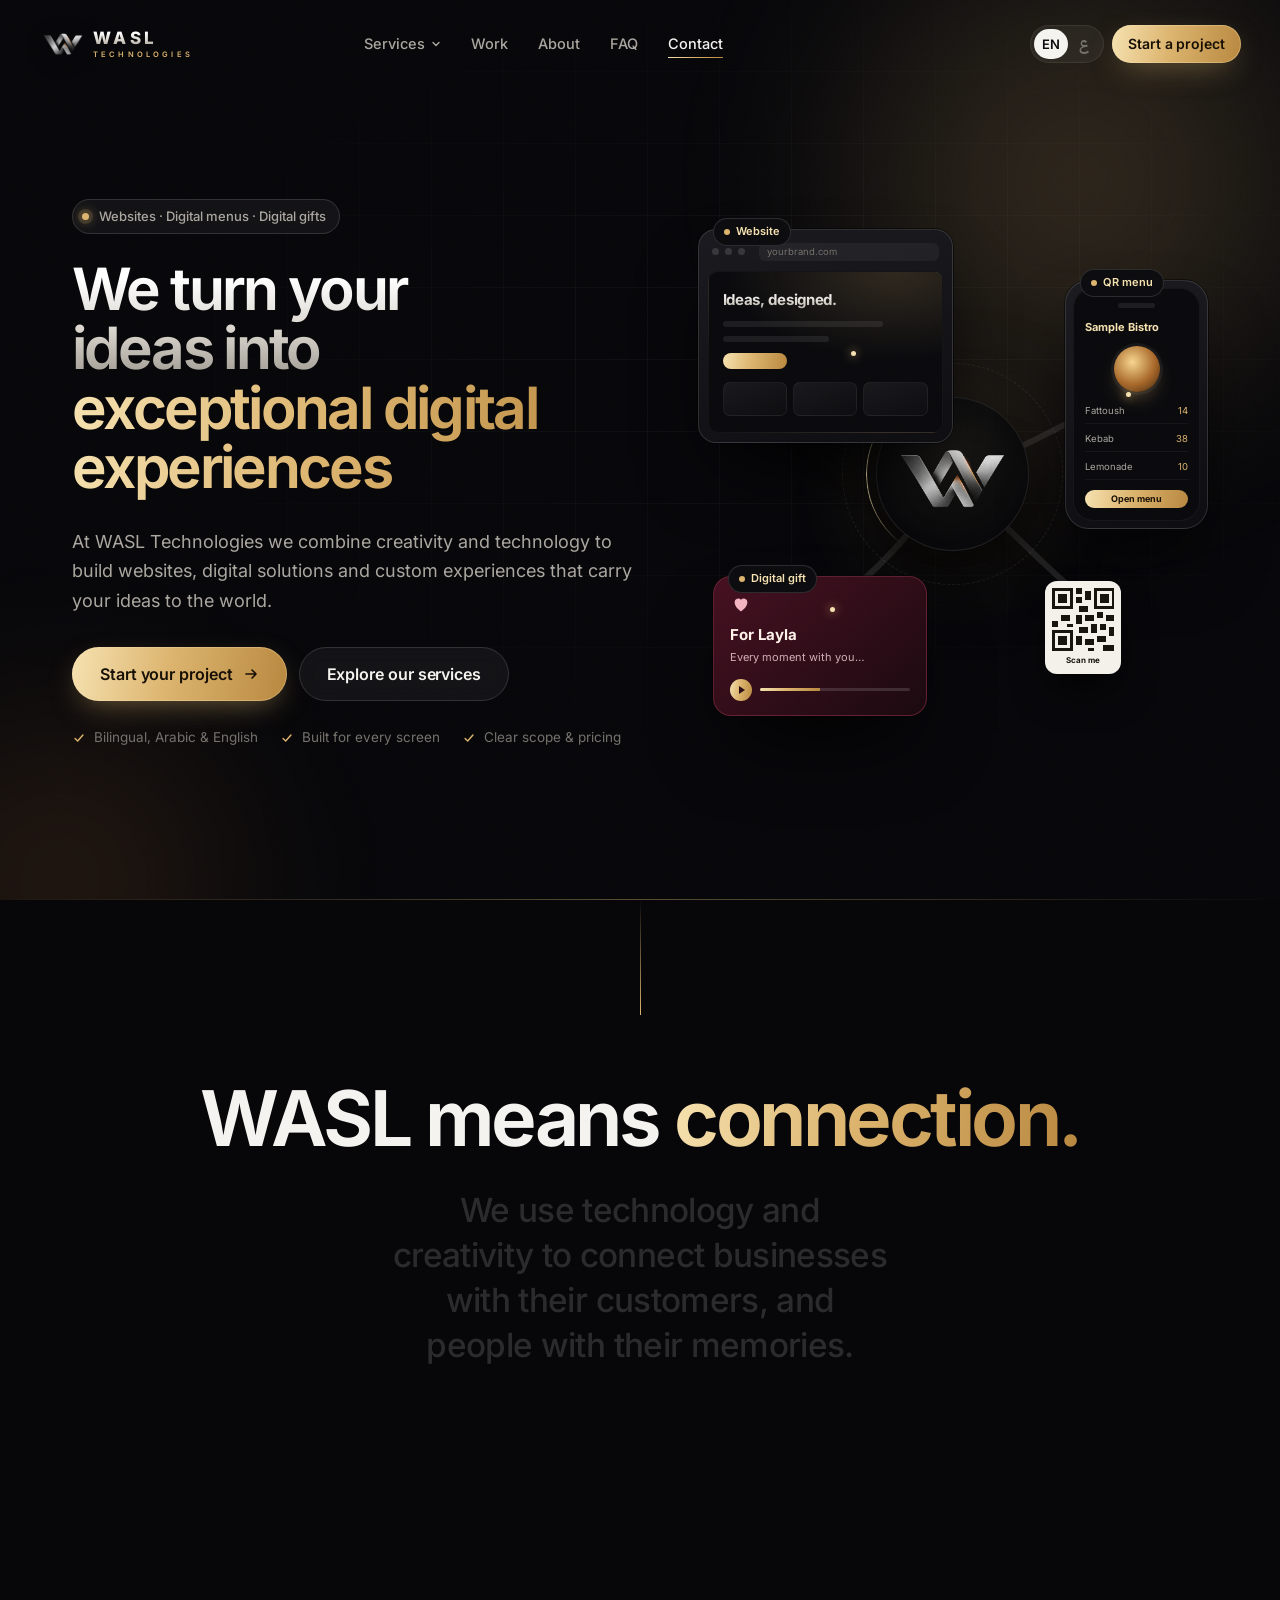
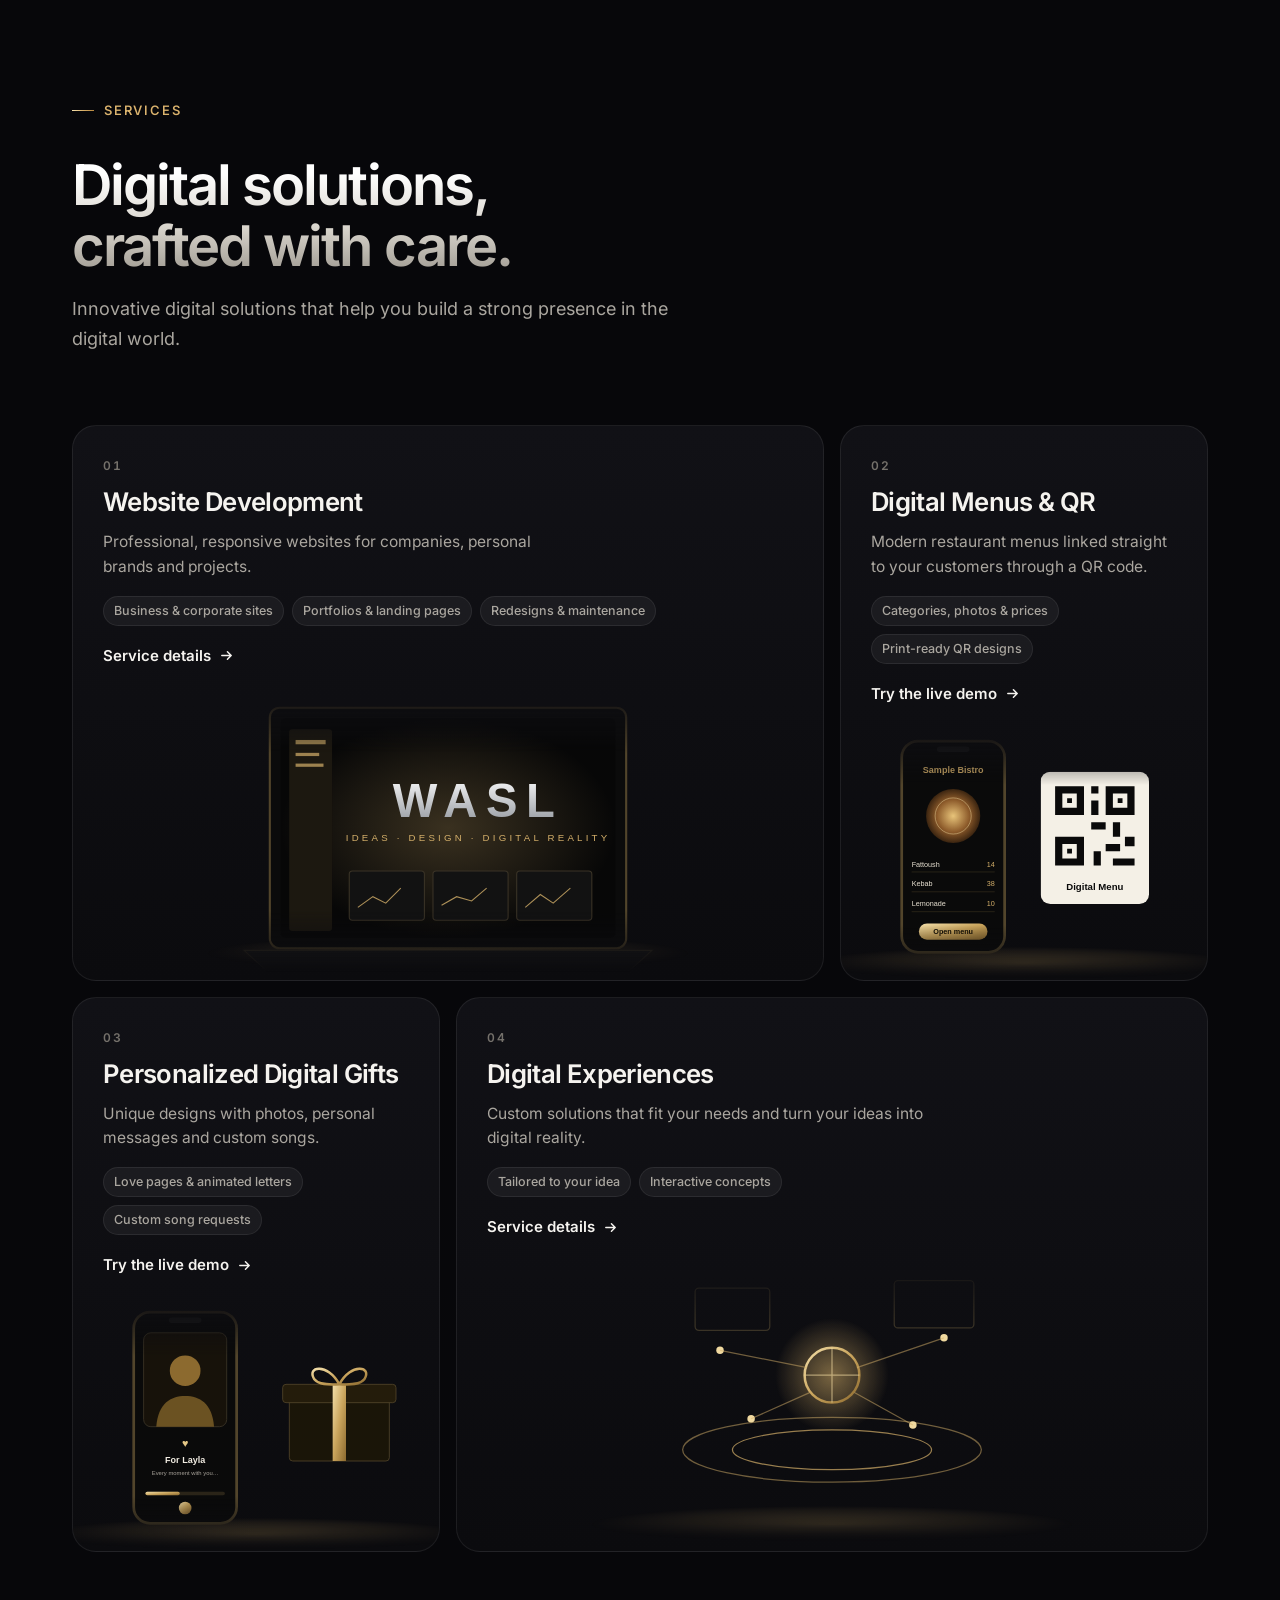
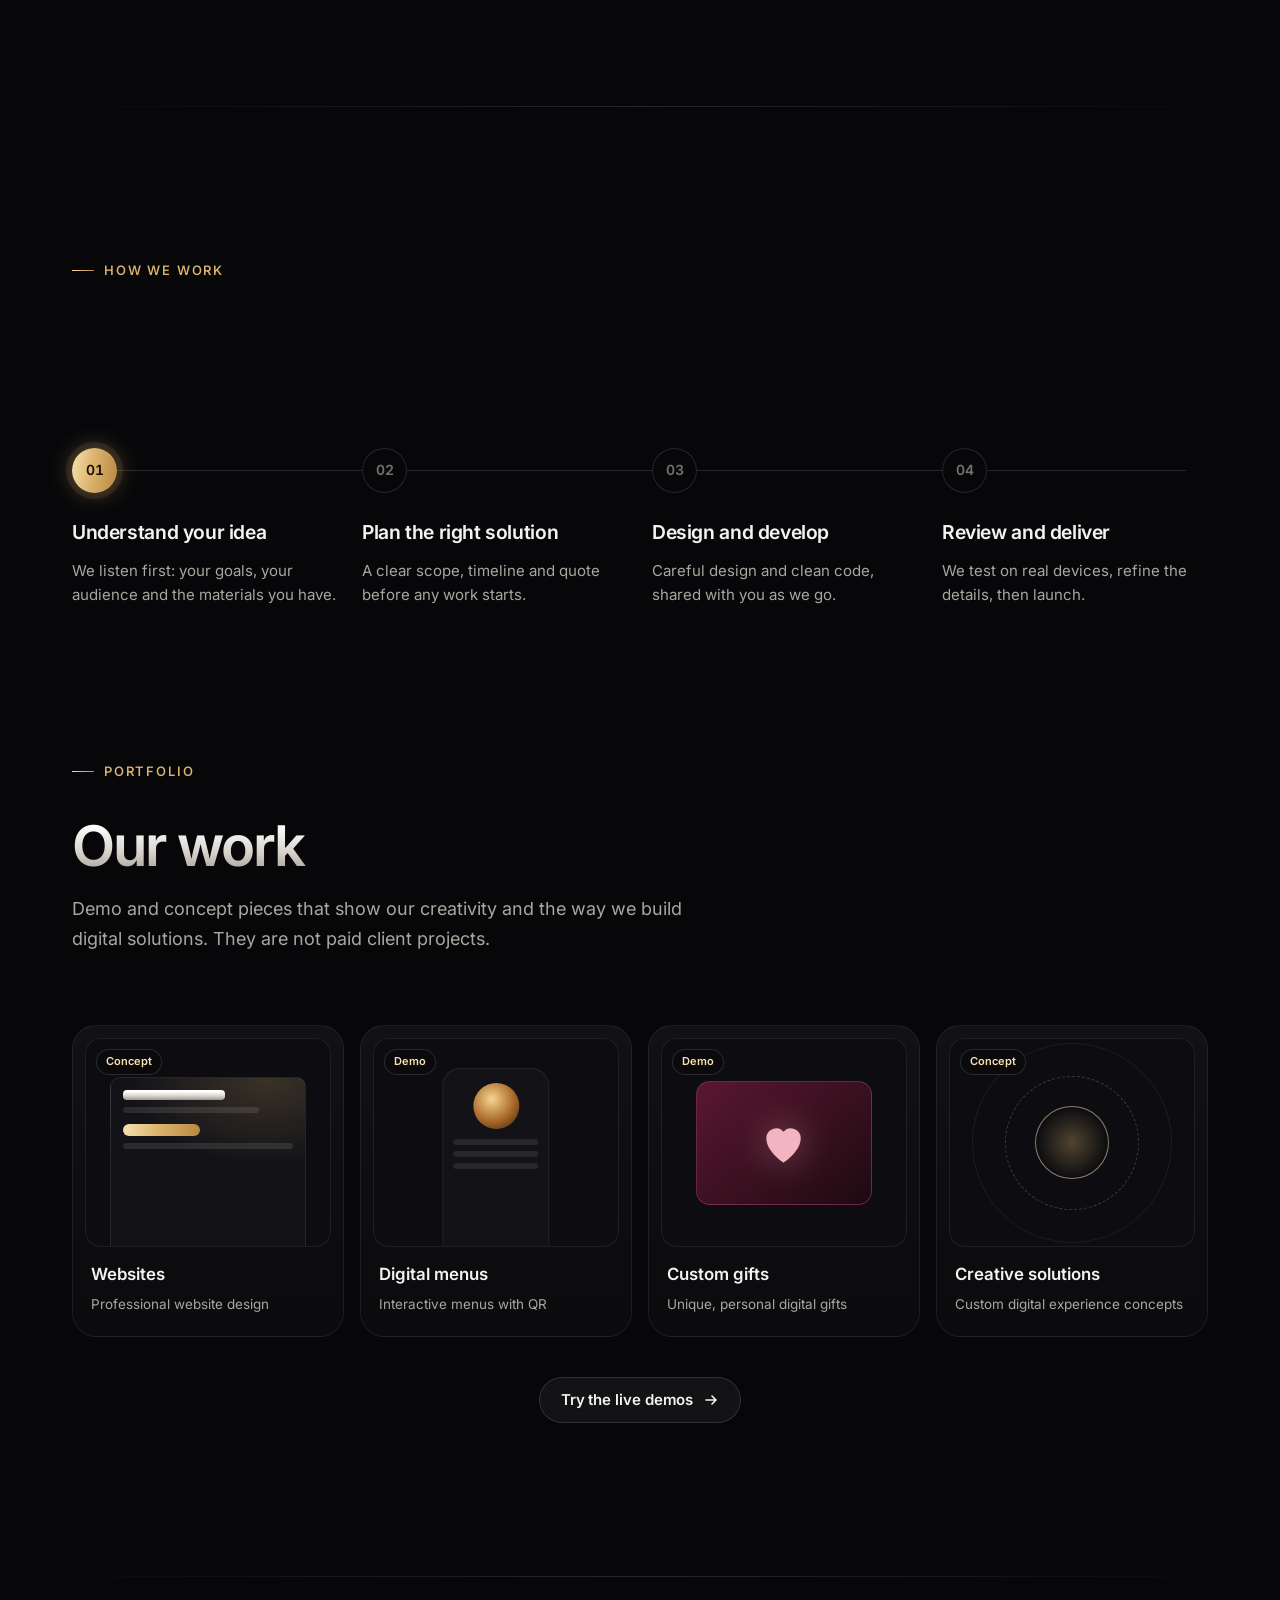
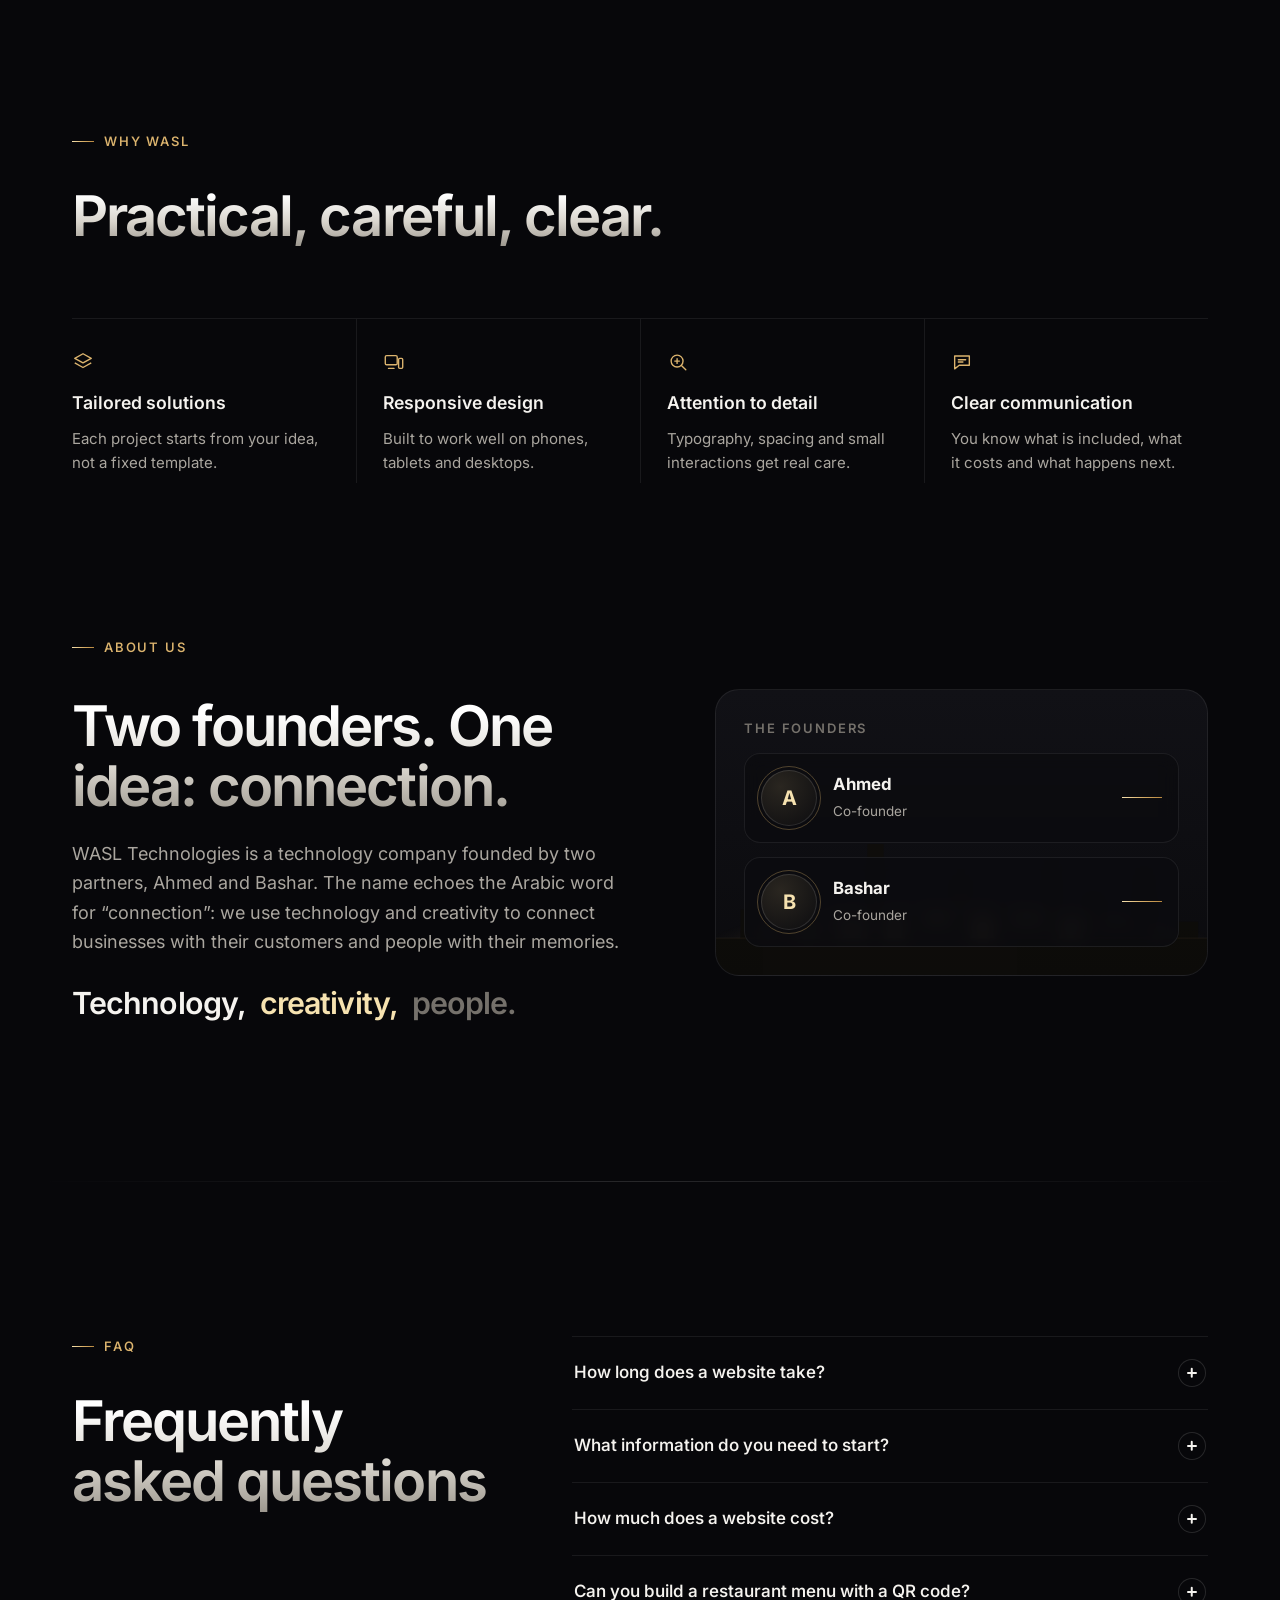
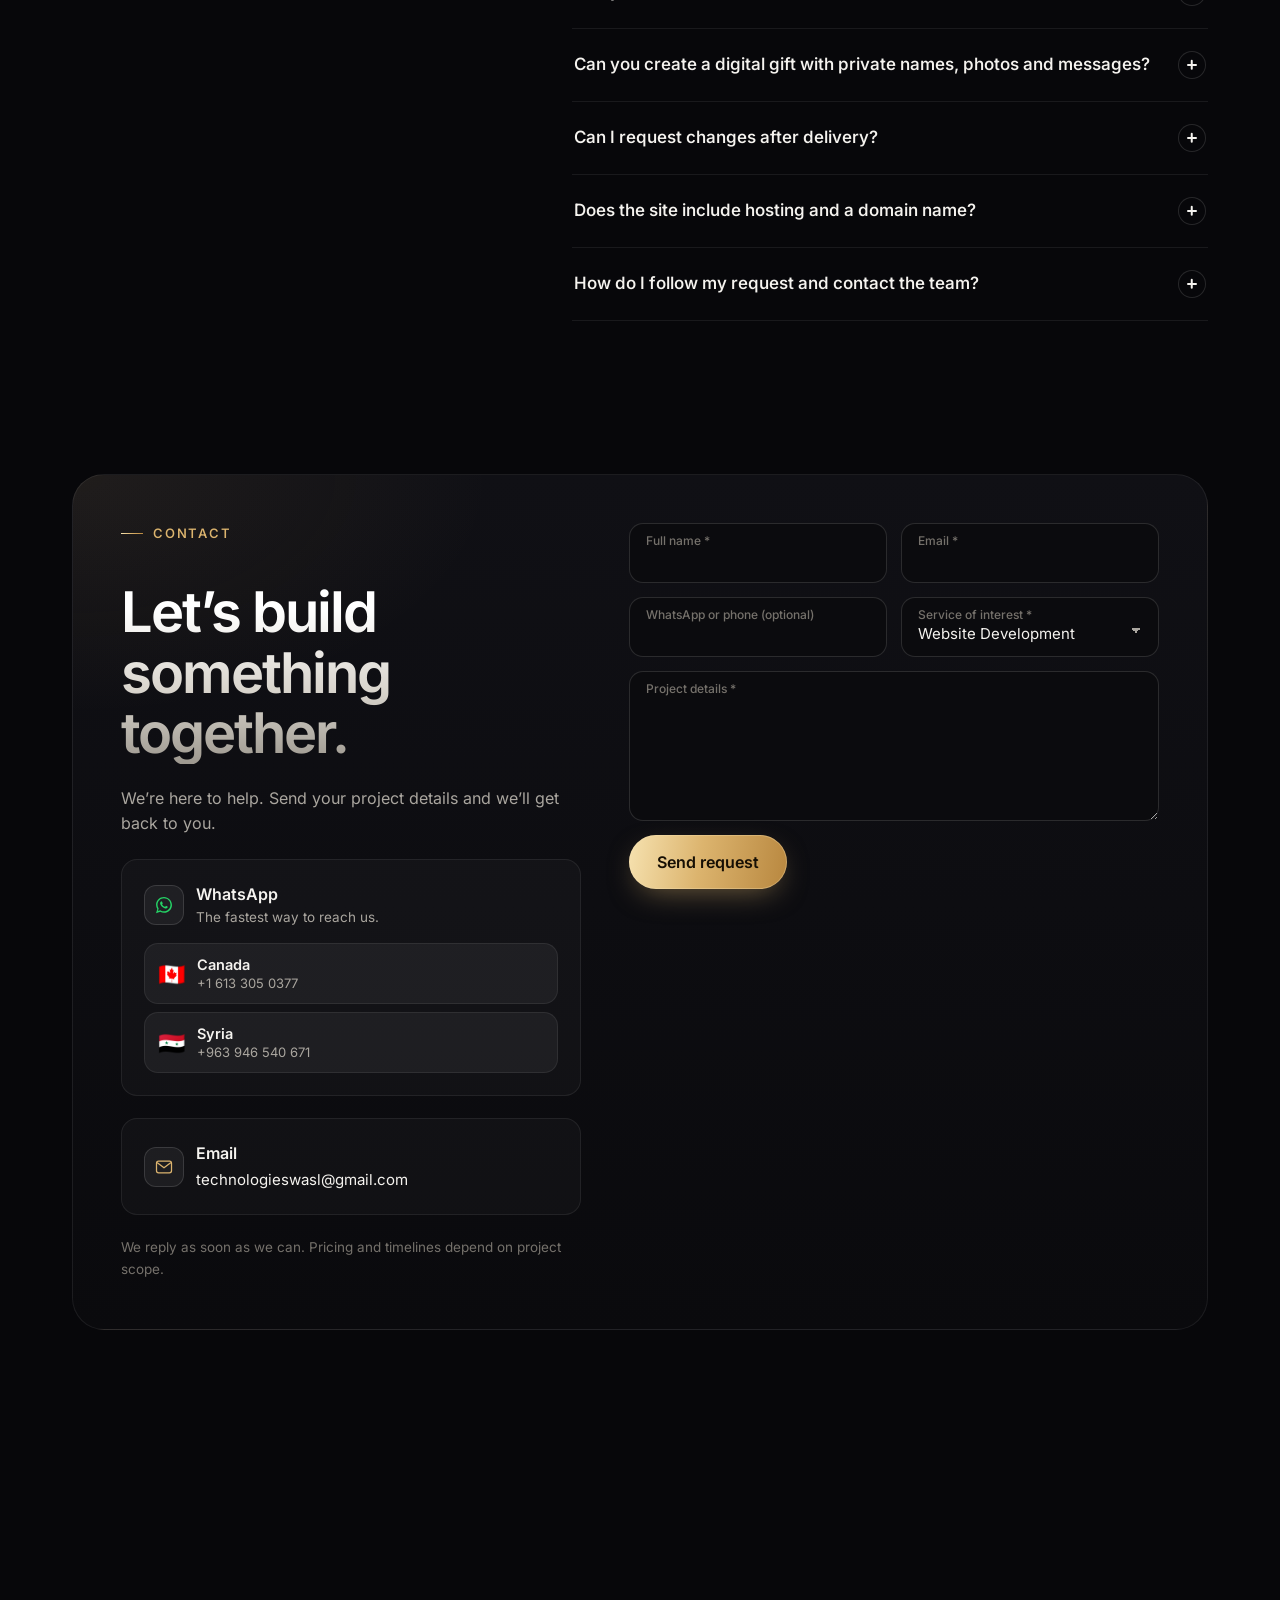
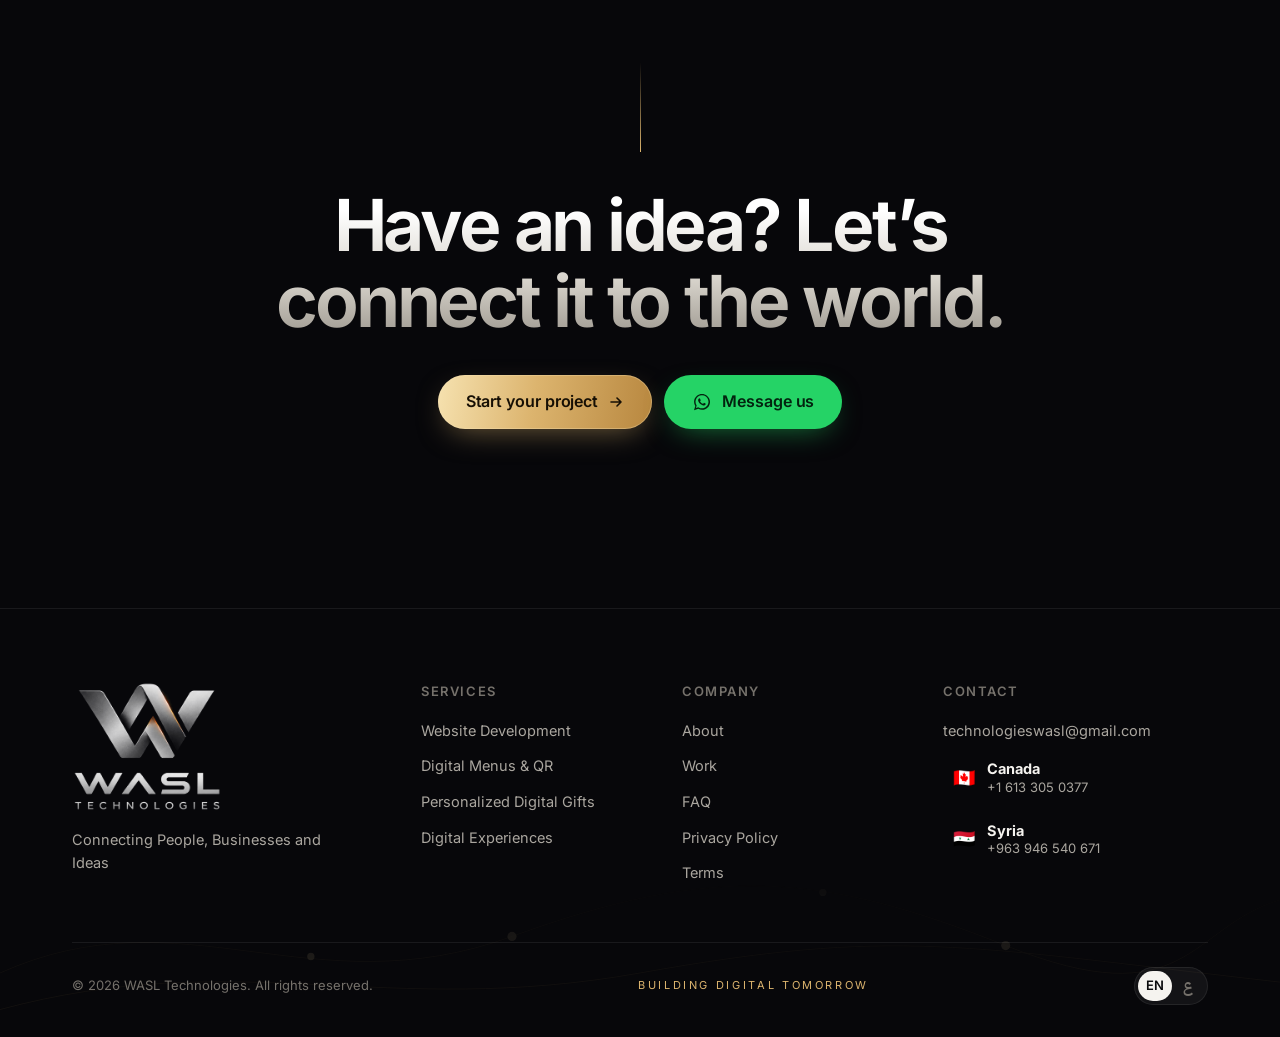
==== prototype.html @ 9ba9569b "Phase 2: premium homepage prototype, language detection, country-aware WhatsApp - prototype.html: re" ====
<!doctype html>
<html lang="en" dir="ltr">
<head>
<meta charset="utf-8">
<meta name="viewport" content="width=device-width,initial-scale=1,viewport-fit=cover">
<title>WASL Technologies — Digital Experiences That Connect</title>
<meta name="description" content="WASL Technologies builds websites, digital restaurant menus with QR, and personalized digital gifts, in Arabic and English.">
<meta name="robots" content="noindex, nofollow"><!-- design prototype: not for indexing -->
<meta name="theme-color" content="#07070a">
<link rel="icon" href="assets/favicon.png" type="image/png"><link rel="shortcut icon" href="favicon.ico"><link rel="apple-touch-icon" href="assets/apple-touch-icon.png">
<link rel="preload" href="assets/fonts/inter-latin-var.woff2" as="font" type="font/woff2" crossorigin>
<script src="config.js"></script>
<script>
// Choose the language before first paint: ?lang= → saved manual choice → browser languages → config fallback.
(function () {
  var d = document.documentElement, l = null;
  try { var q = new URLSearchParams(location.search).get('lang'); if (q === 'ar' || q === 'en') l = q; } catch (e) {}
  if (!l) { try { var s = localStorage.getItem('wasl.lang'); if (s === 'ar' || s === 'en') l = s; } catch (e) {} }
  if (!l) {
    var ls = navigator.languages && navigator.languages.length ? navigator.languages : [navigator.language || navigator.userLanguage || ''];
    for (var i = 0; i < ls.length; i++) { var c = String(ls[i] || '').toLowerCase(); if (c.indexOf('ar') === 0) { l = 'ar'; break; } if (c.indexOf('en') === 0) { l = 'en'; break; } }
  }
  if (!l) l = (window.WASL && window.WASL.defaultLang === 'ar') ? 'ar' : 'en';
  d.lang = l; d.dir = l === 'ar' ? 'rtl' : 'ltr'; d.className += ' js';
})();
</script>
<link rel="stylesheet" href="assets/css/wasl.css">
</head>
<body>
<svg width="0" height="0" style="position:absolute" aria-hidden="true" focusable="false">
  <symbol id="i-arrow" viewBox="0 0 16 16"><path d="M3 8h10M9 4l4 4-4 4" fill="none" stroke="currentColor" stroke-width="1.6" stroke-linecap="round" stroke-linejoin="round"/></symbol>
  <symbol id="i-check" viewBox="0 0 16 16"><path d="M3.5 8.5l3 3 6-7" fill="none" stroke="currentColor" stroke-width="1.6" stroke-linecap="round" stroke-linejoin="round"/></symbol>
  <symbol id="i-chev" viewBox="0 0 10 10"><path d="M2 3.5l3 3 3-3" fill="none" stroke="currentColor" stroke-width="1.4" stroke-linecap="round" stroke-linejoin="round"/></symbol>
  <symbol id="i-web" viewBox="0 0 24 24"><g fill="none" stroke="currentColor" stroke-width="1.5" stroke-linecap="round"><rect x="3" y="4.5" width="18" height="15" rx="2.5"/><path d="M3 9h18M6.5 6.8h.01M9 6.8h.01"/></g></symbol>
  <symbol id="i-qr" viewBox="0 0 24 24"><g fill="none" stroke="currentColor" stroke-width="1.5" stroke-linecap="round"><rect x="4" y="4" width="6" height="6" rx="1"/><rect x="14" y="4" width="6" height="6" rx="1"/><rect x="4" y="14" width="6" height="6" rx="1"/><path d="M14 14h2v2M20 14v6h-4M14 18v2"/></g></symbol>
  <symbol id="i-gift" viewBox="0 0 24 24"><g fill="none" stroke="currentColor" stroke-width="1.5" stroke-linecap="round" stroke-linejoin="round"><rect x="3.5" y="8.5" width="17" height="4" rx="1"/><path d="M5 12.5v7.5h14v-7.5M12 8.5V20M12 8.5S10.5 4 8 4.5 7 8.5 12 8.5zm0 0s1.5-4.5 4-4 1 4-4 4z"/></g></symbol>
  <symbol id="i-spark" viewBox="0 0 24 24"><g fill="none" stroke="currentColor" stroke-width="1.5" stroke-linecap="round" stroke-linejoin="round"><path d="M12 3l1.8 5.2L19 10l-5.2 1.8L12 17l-1.8-5.2L5 10l5.2-1.8z"/><path d="M19 16l.7 1.8 1.8.7-1.8.7L19 21l-.7-1.8-1.8-.7 1.8-.7z"/></g></symbol>
  <symbol id="i-heart" viewBox="0 0 24 24"><path d="M12 20s-7-4.4-7-10a4 4 0 017-2.6A4 4 0 0119 10c0 5.6-7 10-7 10z" fill="currentColor"/></symbol>
  <symbol id="i-wa" viewBox="0 0 32 32"><path fill="currentColor" d="M16 3C9 3 3.3 8.6 3.3 15.6c0 2.5.7 4.8 2 6.8L3.2 29l6.8-2.1c1.9 1 4 1.6 6.1 1.6 7 0 12.7-5.6 12.7-12.6S23 3 16 3zm0 23.1c-1.9 0-3.8-.5-5.4-1.5l-.4-.2-4 1.2 1.3-3.9-.3-.4a10.4 10.4 0 01-1.6-5.6C5.6 9.9 10.3 5.3 16 5.3s10.4 4.6 10.4 10.3S21.7 26.1 16 26.1zm5.7-7.7c-.3-.2-1.8-.9-2.1-1s-.5-.2-.7.2-.8 1-1 1.2-.4.2-.7 0a8.5 8.5 0 01-4.2-3.7c-.3-.5.3-.5.9-1.6.1-.2 0-.4 0-.5l-1-2.3c-.2-.6-.5-.5-.7-.5h-.6c-.2 0-.5.1-.8.4s-1 1-1 2.5 1.1 2.9 1.2 3.1 2.1 3.2 5.1 4.5c1.9.8 2.6.9 3.6.7.6-.1 1.8-.7 2-1.4s.3-1.3.2-1.4-.3-.2-.6-.3z"/></symbol>
  <symbol id="i-mail" viewBox="0 0 24 24"><g fill="none" stroke="currentColor" stroke-width="1.5" stroke-linecap="round" stroke-linejoin="round"><rect x="3" y="5" width="18" height="14" rx="2.5"/><path d="M4 7l8 6 8-6"/></g></symbol>
  <symbol id="i-layers" viewBox="0 0 24 24"><g fill="none" stroke="currentColor" stroke-width="1.5" stroke-linejoin="round"><path d="M12 3l9 5-9 5-9-5z"/><path d="M3 13l9 5 9-5"/></g></symbol>
  <symbol id="i-device" viewBox="0 0 24 24"><g fill="none" stroke="currentColor" stroke-width="1.5" stroke-linecap="round"><rect x="2.5" y="5" width="13" height="10" rx="1.5"/><rect x="17" y="8" width="4.5" height="11" rx="1.2"/><path d="M6 19h6"/></g></symbol>
  <symbol id="i-detail" viewBox="0 0 24 24"><g fill="none" stroke="currentColor" stroke-width="1.5" stroke-linecap="round"><circle cx="11" cy="11" r="6.5"/><path d="M16 16l4.5 4.5M8.5 11h5M11 8.5v5"/></g></symbol>
  <symbol id="i-chat" viewBox="0 0 24 24"><g fill="none" stroke="currentColor" stroke-width="1.5" stroke-linejoin="round"><path d="M4 5.5h16v10H9l-5 4z"/><path d="M8 9.5h8M8 12h5" stroke-linecap="round"/></g></symbol>
</svg>

<a class="skip" href="#main" data-i18n="skip">Skip to content</a>

<!-- Navigation -->
<header class="nav" id="nav">
  <div class="nav-in">
    <a class="brand" href="#top" aria-label="WASL Technologies"><img src="assets/logo-mark.png" width="360" height="203" alt=""><span class="wm"><b>WASL</b><small>TECHNOLOGIES</small></span></a>
    <nav class="nav-links" aria-label="Main">
      <div class="nav-dd">
        <button class="nav-l" id="svc-btn" aria-expanded="false" aria-controls="svc-panel"><span data-i18n="nav.services">Services</span><svg class="chev" aria-hidden="true"><use href="#i-chev"/></svg></button>
        <div class="svc-panel" id="svc-panel">
          <a class="svc-i" href="index.html#/web"><span class="ic"><svg aria-hidden="true"><use href="#i-web"/></svg></span><span><b data-i18n="svc.web">Website Development</b><span data-i18n="svc.web.d">Professional, responsive websites for companies, personal brands and projects.</span></span></a>
          <a class="svc-i" href="index.html#/menus"><span class="ic"><svg aria-hidden="true"><use href="#i-qr"/></svg></span><span><b data-i18n="svc.menus">Digital Menus &amp; QR</b><span data-i18n="svc.menus.d">Modern restaurant menus linked straight to your customers through a QR code.</span></span></a>
          <a class="svc-i" href="index.html#/gifts"><span class="ic"><svg aria-hidden="true"><use href="#i-gift"/></svg></span><span><b data-i18n="svc.gifts">Personalized Digital Gifts</b><span data-i18n="svc.gifts.d">Unique designs with photos, personal messages and custom songs.</span></span></a>
          <a class="svc-i" href="#services"><span class="ic"><svg aria-hidden="true"><use href="#i-spark"/></svg></span><span><b data-i18n="svc.exp">Digital Experiences</b><span data-i18n="svc.exp.d">Custom solutions that fit your needs and turn your ideas into digital reality.</span></span></a>
        </div>
      </div>
      <a class="nav-l" href="#work" data-i18n="nav.work">Work</a>
      <a class="nav-l" href="#about" data-i18n="nav.about">About</a>
      <a class="nav-l" href="#faq" data-i18n="nav.faq">FAQ</a>
      <a class="nav-l" href="#contact" data-i18n="nav.contact">Contact</a>
    </nav>
    <div class="nav-act">
      <button class="lang" type="button" data-lang-toggle data-i18n-attr="aria-label:nav.lang" aria-label="Switch language"><span data-l="en">EN</span><span data-l="ar">ع</span></button>
      <a class="btn btn-gold btn-sm" href="#contact" data-i18n="nav.cta">Start a project</a>
      <button class="burger" id="burger" type="button" aria-expanded="false" aria-controls="mnav" aria-label="Menu"><span></span><span></span></button>
    </div>
  </div>
</header>

<div class="mnav" id="mnav" aria-hidden="true">
  <nav aria-label="Mobile">
    <a class="m-l" href="#top" data-i18n="nav.home">Home</a>
    <a class="m-l" href="#services" data-i18n="nav.services">Services</a>
    <div class="m-svc">
      <a href="index.html#/web" data-i18n="svc.web">Website Development</a>
      <a href="index.html#/menus" data-i18n="svc.menus">Digital Menus &amp; QR</a>
      <a href="index.html#/gifts" data-i18n="svc.gifts">Personalized Digital Gifts</a>
      <a href="#services" data-i18n="svc.exp">Digital Experiences</a>
    </div>
    <a class="m-l" href="#work" data-i18n="nav.work">Work</a>
    <a class="m-l" href="#about" data-i18n="nav.about">About</a>
    <a class="m-l" href="#faq" data-i18n="nav.faq">FAQ</a>
    <a class="m-l" href="#contact" data-i18n="nav.contact">Contact</a>
  </nav>
  <div class="m-foot">
    <button class="lang" type="button" data-lang-toggle data-i18n-attr="aria-label:nav.lang" aria-label="Switch language"><span data-l="en">EN</span><span data-l="ar">ع</span></button>
    <a class="btn btn-gold" href="#contact" data-i18n="nav.cta">Start a project</a>
  </div>
</div>

<main id="main">

<!-- Hero -->
<section class="hero" id="top">
  <div class="hero-bg" aria-hidden="true"><div class="gridl"></div><div class="glow g1"></div><div class="glow g2"></div><div class="horizon"></div></div>
  <div class="wrap hero-in">
    <div class="hero-copy">
      <p class="pill-eb intro" style="--i:0"><span class="dot"></span><span data-i18n="hero.eyebrow">Websites · Digital menus · Digital gifts</span></p>
      <h1 class="h-hero"><span class="ln intro" style="--i:1" data-i18n="hero.t1">We turn your ideas into</span><span class="ln gold intro" style="--i:2" data-i18n="hero.t2">exceptional digital experiences</span></h1>
      <p class="lead intro" style="--i:3" data-i18n="hero.lead">At WASL Technologies we combine creativity and technology to build websites, digital solutions and custom experiences that carry your ideas to the world.</p>
      <div class="cta-row intro" style="--i:4">
        <a class="btn btn-gold btn-lg magnetic" href="#contact"><span data-i18n="hero.cta1">Start your project</span><svg class="arr" aria-hidden="true"><use href="#i-arrow"/></svg></a>
        <a class="btn btn-ghost btn-lg" href="#services" data-i18n="hero.cta2">Explore our services</a>
      </div>
      <ul class="proof intro" style="--i:5">
        <li><svg aria-hidden="true"><use href="#i-check"/></svg><span data-i18n="hero.p1">Bilingual, Arabic &amp; English</span></li>
        <li><svg aria-hidden="true"><use href="#i-check"/></svg><span data-i18n="hero.p2">Built for every screen</span></li>
        <li><svg aria-hidden="true"><use href="#i-check"/></svg><span data-i18n="hero.p3">Clear scope &amp; pricing</span></li>
      </ul>
    </div>

    <div class="hero-art" aria-hidden="true">
      <svg class="links layer" style="--d:4px" viewBox="0 0 100 100" preserveAspectRatio="none">
        <defs><linearGradient id="lg" x1="0" x2="1"><stop offset="0" stop-color="#f6e2b0" stop-opacity="0"/><stop offset=".5" stop-color="#f6e2b0"/><stop offset="1" stop-color="#dcb46e" stop-opacity="0"/></linearGradient></defs>
        <path class="base" d="M50 50 C 42 40, 36 32, 30 26"/><path class="flow" d="M50 50 C 42 40, 36 32, 30 26" pathLength="400"/>
        <path class="base" d="M50 50 C 62 46, 72 40, 84 34"/><path class="flow b" d="M50 50 C 62 46, 72 40, 84 34" pathLength="400"/>
        <path class="base" d="M50 50 C 42 62, 34 70, 26 76"/><path class="flow c" d="M50 50 C 42 62, 34 70, 26 76" pathLength="400"/>
        <path class="base" d="M50 50 C 60 60, 68 68, 75 74"/><path class="flow" d="M50 50 C 60 60, 68 68, 75 74" pathLength="400"/>
      </svg>
      <div class="layer orb pop" style="--d:-8px;--i:0"><img src="assets/logo-mark.png" width="360" height="203" alt=""></div>

      <div class="layer pop" style="--d:18px;--i:1;position:absolute;inset:0">
        <div class="glass c-site float-a" style="position:absolute">
          <span class="tagc"><i></i><span data-i18n="art.site">Website</span></span>
          <div class="bar"><i></i><i></i><i></i><span class="url" data-i18n="art.brand">yourbrand.com</span></div>
          <div class="scr"><span class="h" data-i18n="art.h">Ideas, designed.</span><i class="s"></i><i class="s b"></i><i class="cta"></i><div class="tiles"><i></i><i></i><i></i></div></div>
        </div>
      </div>

      <div class="layer pop" style="--d:26px;--i:2;position:absolute;inset:0">
        <div class="glass c-menu float-b" style="position:absolute">
          <span class="tagc"><i></i><span data-i18n="art.menu">QR menu</span></span>
          <div class="ph"><div class="notch"></div><span class="t" data-i18n="art.bistro">Sample Bistro</span><div class="dish"></div>
            <div class="row"><span data-i18n="art.d1">Fattoush</span><em>14</em></div><div class="row"><span data-i18n="art.d2">Kebab</span><em>38</em></div><div class="row"><span data-i18n="art.d3">Lemonade</span><em>10</em></div>
            <span class="open" data-i18n="art.open">Open menu</span></div>
        </div>
      </div>

      <div class="layer pop" style="--d:34px;--i:3;position:absolute;inset:0">
        <div class="qr float-c" style="position:absolute">
          <svg viewBox="0 0 21 21" shape-rendering="crispEdges"><path fill="#18140c" d="M0 0h7v7H0zM1 1v5h5V1zM2 2h3v3H2zM14 0h7v7h-7zM15 1v5h5V1zM16 2h3v3h-3zM0 14h7v7H0zM1 15v5h5v-5zM2 16h3v3H2zM8 0h2v2H8zM11 1h2v3h-2zM8 3h2v2H8zM9 6h3v2H9zM8 9h2v3H8zM11 9h3v2h-3zM15 8h2v2h-2zM18 9h3v2h-3zM13 12h2v3h-2zM16 12h2v2h-2zM19 13h2v3h-2zM9 13h3v2H9zM8 16h2v3H8zM11 17h3v2h-3zM15 16h3v2h-3zM17 19h4v2h-4zM12 20h2v1h-2zM3 9h3v2H3zM0 11h2v2H0zM5 12h2v1H5z"/></svg>
          <span data-i18n="art.scan">Scan me</span>
        </div>
      </div>

      <div class="layer pop" style="--d:12px;--i:4;position:absolute;inset:0">
        <div class="glass c-gift float-c" style="position:absolute">
          <span class="tagc"><i></i><span data-i18n="art.gift">Digital gift</span></span>
          <svg class="heart"><use href="#i-heart"/></svg>
          <div class="f" data-i18n="art.for">For Layla</div><div class="m" data-i18n="art.msg">Every moment with you…</div>
          <div class="track"><span class="play"></span><span class="prog"><i></i></span></div>
        </div>
      </div>
      <span class="spark layer" style="--d:40px;left:30%;top:26%"></span><span class="spark layer" style="--d:40px;left:84%;top:34%"></span><span class="spark layer" style="--d:40px;left:26%;top:76%"></span>
    </div>
  </div>
</section>

<!-- Statement -->
<section class="stmt" aria-labelledby="stmt-h">
  <div class="wrap">
    <h2 id="stmt-h" class="rv"><span class="a" data-i18n="stmt.a">WASL means</span> <span class="gold-text" data-i18n="stmt.b">connection.</span></h2>
    <p id="stmt-p" data-i18n="stmt.c">We use technology and creativity to connect businesses with their customers, and people with their memories.</p>
  </div>
</section>

<!-- Services -->
<section class="sec" id="services" aria-labelledby="svc-h">
  <div class="wrap">
    <div class="sec-head">
      <p class="eyebrow rv" data-i18n="svcs.eb">Services</p>
      <h2 class="h-sec rv" style="--i:1" id="svc-h" data-i18n="svcs.h">Digital solutions, crafted with care.</h2>
      <p class="lead rv" style="--i:2" data-i18n="svcs.lead">Innovative digital solutions that help you build a strong presence in the digital world.</p>
    </div>
    <div class="bento">
      <article class="card svc span2 rv">
        <div class="body">
          <span class="num">01</span>
          <h3 data-i18n="svc.web">Website Development</h3>
          <p data-i18n="svc.web.d">Professional, responsive websites for companies, personal brands and projects.</p>
          <ul><li data-i18n="svcs.web.b1">Business &amp; corporate sites</li><li data-i18n="svcs.web.b2">Portfolios &amp; landing pages</li><li data-i18n="svcs.web.b3">Redesigns &amp; maintenance</li></ul>
          <div class="acts"><a class="link-arrow" href="index.html#/web"><span data-i18n="svcs.more">Service details</span><svg aria-hidden="true"><use href="#i-arrow"/></svg></a></div>
        </div>
        <div class="art"><img src="assets/images/service-web.svg" width="600" height="300" alt="" loading="lazy"></div>
      </article>
      <article class="card svc rv" style="--i:1">
        <div class="body">
          <span class="num">02</span>
          <h3 data-i18n="svc.menus">Digital Menus &amp; QR</h3>
          <p data-i18n="svc.menus.d">Modern restaurant menus linked straight to your customers through a QR code.</p>
          <ul><li data-i18n="svcs.menus.b1">Categories, photos &amp; prices</li><li data-i18n="svcs.menus.b2">Print-ready QR designs</li></ul>
          <div class="acts"><a class="link-arrow" href="index.html#/menus"><span data-i18n="svcs.demo">Try the live demo</span><svg aria-hidden="true"><use href="#i-arrow"/></svg></a></div>
        </div>
        <div class="art"><img src="assets/images/service-menu.svg" width="600" height="300" alt="" loading="lazy"></div>
      </article>
      <article class="card svc rv">
        <div class="body">
          <span class="num">03</span>
          <h3 data-i18n="svc.gifts">Personalized Digital Gifts</h3>
          <p data-i18n="svc.gifts.d">Unique designs with photos, personal messages and custom songs.</p>
          <ul><li data-i18n="svcs.gifts.b1">Love pages &amp; animated letters</li><li data-i18n="svcs.gifts.b2">Custom song requests</li></ul>
          <div class="acts"><a class="link-arrow" href="index.html#/gifts"><span data-i18n="svcs.demo">Try the live demo</span><svg aria-hidden="true"><use href="#i-arrow"/></svg></a></div>
        </div>
        <div class="art"><img src="assets/images/service-gift.svg" width="600" height="300" alt="" loading="lazy"></div>
      </article>
      <article class="card svc span2 rv" style="--i:1">
        <div class="body">
          <span class="num">04</span>
          <h3 data-i18n="svc.exp">Digital Experiences</h3>
          <p data-i18n="svc.exp.d">Custom solutions that fit your needs and turn your ideas into digital reality.</p>
          <ul><li data-i18n="svcs.exp.b1">Tailored to your idea</li><li data-i18n="svcs.exp.b2">Interactive concepts</li></ul>
          <div class="acts"><a class="link-arrow" href="#contact"><span data-i18n="svcs.more">Service details</span><svg aria-hidden="true"><use href="#i-arrow"/></svg></a></div>
        </div>
        <div class="art"><img src="assets/images/service-experience.svg" width="600" height="300" alt="" loading="lazy"></div>
      </article>
    </div>
  </div>
</section>

<div class="divider"></div>

<!-- Process -->
<section class="sec" aria-labelledby="proc-h">
  <div class="wrap">
    <div class="sec-head">
      <p class="eyebrow rv" data-i18n="proc.eb">How we work</p>
      <h2 class="h-sec rv" style="--i:1" id="proc-h" data-i18n="proc.h">Four clear steps</h2>
    </div>
    <div class="proc">
      <span class="rail" aria-hidden="true"><i></i></span>
      <div class="step"><span class="n">01</span><h3 data-i18n="proc.1">Understand your idea</h3><p data-i18n="proc.1d">We listen first: your goals, your audience and the materials you have.</p></div>
      <div class="step"><span class="n">02</span><h3 data-i18n="proc.2">Plan the right solution</h3><p data-i18n="proc.2d">A clear scope, timeline and quote before any work starts.</p></div>
      <div class="step"><span class="n">03</span><h3 data-i18n="proc.3">Design and develop</h3><p data-i18n="proc.3d">Careful design and clean code, shared with you as we go.</p></div>
      <div class="step"><span class="n">04</span><h3 data-i18n="proc.4">Review and deliver</h3><p data-i18n="proc.4d">We test on real devices, refine the details, then launch.</p></div>
    </div>
  </div>
</section>

<!-- Work -->
<section class="sec" id="work" aria-labelledby="work-h" style="padding-top:0">
  <div class="wrap">
    <div class="sec-head">
      <p class="eyebrow rv" data-i18n="work.eb">Portfolio</p>
      <h2 class="h-sec rv" style="--i:1" id="work-h" data-i18n="work.h">Our work</h2>
      <p class="lead rv" style="--i:2" data-i18n="work.lead">Demo and concept pieces that show our creativity and the way we build digital solutions. They are not paid client projects.</p>
    </div>
    <div class="work-grid">
      <a class="card tile rv" href="index.html#/web"><div class="vis"><span class="tg" data-i18n="tag.concept">Concept</span><div class="v-web"><i></i><i></i><i></i><i></i></div></div><b data-i18n="work.1">Websites</b><small data-i18n="work.1d">Professional website design</small></a>
      <a class="card tile rv" style="--i:1" href="index.html#/menus"><div class="vis"><span class="tg" data-i18n="tag.demo">Demo</span><div class="v-menu"><i></i><i></i><i></i><i></i></div></div><b data-i18n="work.2">Digital menus</b><small data-i18n="work.2d">Interactive menus with QR</small></a>
      <a class="card tile rv" style="--i:2" href="index.html#/gifts"><div class="vis"><span class="tg" data-i18n="tag.demo">Demo</span><div class="v-gift"><svg><use href="#i-heart"/></svg></div></div><b data-i18n="work.3">Custom gifts</b><small data-i18n="work.3d">Unique, personal digital gifts</small></a>
      <a class="card tile rv" style="--i:3" href="#contact"><div class="vis"><span class="tg" data-i18n="tag.concept">Concept</span><div class="v-exp"><span></span><span></span><span></span></div></div><b data-i18n="work.4">Creative solutions</b><small data-i18n="work.4d">Custom digital experience concepts</small></a>
    </div>
    <div class="work-cta rv"><a class="btn btn-ghost" href="index.html#/menus"><span data-i18n="work.cta">Try the live demos</span><svg class="arr" aria-hidden="true"><use href="#i-arrow"/></svg></a></div>
  </div>
</section>

<div class="divider"></div>

<!-- Why WASL -->
<section class="sec" aria-labelledby="why-h">
  <div class="wrap">
    <div class="sec-head">
      <p class="eyebrow rv" data-i18n="why.eb">Why WASL</p>
      <h2 class="h-sec rv" style="--i:1" id="why-h" data-i18n="why.h">Practical, careful, clear.</h2>
    </div>
    <div class="why">
      <div class="rv"><svg aria-hidden="true"><use href="#i-layers"/></svg><b data-i18n="why.1">Tailored solutions</b><p data-i18n="why.1d">Each project starts from your idea, not a fixed template.</p></div>
      <div class="rv" style="--i:1"><svg aria-hidden="true"><use href="#i-device"/></svg><b data-i18n="why.2">Responsive design</b><p data-i18n="why.2d">Built to work well on phones, tablets and desktops.</p></div>
      <div class="rv" style="--i:2"><svg aria-hidden="true"><use href="#i-detail"/></svg><b data-i18n="why.3">Attention to detail</b><p data-i18n="why.3d">Typography, spacing and small interactions get real care.</p></div>
      <div class="rv" style="--i:3"><svg aria-hidden="true"><use href="#i-chat"/></svg><b data-i18n="why.4">Clear communication</b><p data-i18n="why.4d">You know what is included, what it costs and what happens next.</p></div>
    </div>
  </div>
</section>

<!-- About -->
<section class="sec" id="about" aria-labelledby="about-h" style="padding-top:0">
  <div class="wrap about">
    <div class="txt">
      <p class="eyebrow rv" data-i18n="about.eb">About us</p>
      <h2 class="h-sec rv" style="--i:1" id="about-h" data-i18n="about.h">Two founders. One idea: connection.</h2>
      <p class="lead rv" style="--i:2" data-i18n="about.p">WASL Technologies is a technology company founded by two partners, Ahmed and Bashar. The name echoes the Arabic word for “connection”: we use technology and creativity to connect businesses with their customers and people with their memories.</p>
      <p class="slogan rv" style="--i:3"><span data-i18n="about.s1">Technology,</span><span data-i18n="about.s2">creativity,</span><span data-i18n="about.s3">people.</span></p>
    </div>
    <div class="card founders rv" style="--i:2">
      <h3 data-i18n="about.f">The founders</h3>
      <div class="fd"><span class="av" aria-hidden="true">A</span><div><b data-i18n="about.ahmed">Ahmed</b><small data-i18n="about.role">Co-founder</small></div><span class="link" aria-hidden="true"></span></div>
      <div class="fd"><span class="av" aria-hidden="true">B</span><div><b data-i18n="about.bashar">Bashar</b><small data-i18n="about.role">Co-founder</small></div><span class="link" aria-hidden="true"></span></div>
    </div>
  </div>
</section>

<div class="divider"></div>

<!-- FAQ -->
<section class="sec" id="faq" aria-labelledby="faq-h">
  <div class="wrap faq">
    <div class="sec-head">
      <p class="eyebrow rv" data-i18n="faq.eb">FAQ</p>
      <h2 class="h-sec rv" style="--i:1" id="faq-h" data-i18n="faq.h">Frequently asked questions</h2>
    </div>
    <div id="faq-list" class="rv" style="--i:2"></div>
  </div>
</section>

<!-- Contact -->
<section class="sec" id="contact" aria-labelledby="ct-h" style="padding-top:0">
  <div class="wrap">
    <div class="contact rv">
      <div class="info">
        <p class="eyebrow" data-i18n="ct.eb">Contact</p>
        <h2 class="h-sec" id="ct-h" data-i18n="ct.h">Let’s build something together.</h2>
        <p class="muted" data-i18n="ct.lead">We’re here to help. Send your project details and we’ll get back to you.</p>
        <div class="chan">
          <div class="hd"><span class="ic wa"><svg aria-hidden="true"><use href="#i-wa"/></svg></span><div><b data-i18n="ct.wa">WhatsApp</b><small data-i18n="ct.wa.d">The fastest way to reach us.</small></div></div>
          <div class="wa-list" data-wa-list></div>
        </div>
        <div class="chan">
          <div class="hd"><span class="ic ml"><svg aria-hidden="true"><use href="#i-mail"/></svg></span><div><b data-i18n="ct.mail">Email</b><a class="mail" data-mail data-mail-text href="#">technologieswasl@gmail.com</a></div></div>
        </div>
        <p class="note" data-i18n="ct.note">We reply as soon as we can. Pricing and timelines depend on project scope.</p>
      </div>
      <form class="form" id="project-form" novalidate>
        <div class="fld"><input id="f-name" name="name" autocomplete="name" required placeholder=" "><label for="f-name"><span data-i18n="f.name">Full name</span> *</label></div>
        <div class="fld"><input id="f-email" name="email" type="email" autocomplete="email" required placeholder=" " dir="ltr"><label for="f-email"><span data-i18n="f.email">Email</span> *</label></div>
        <div class="fld"><input id="f-phone" name="phone" type="tel" autocomplete="tel" placeholder=" " dir="ltr"><label for="f-phone" data-i18n="f.phone">WhatsApp or phone (optional)</label></div>
        <div class="fld"><select id="f-service" name="service" required>
          <option value="Website Development" data-i18n="f.o1">Website Development</option>
          <option value="Digital Menu & QR" data-i18n="f.o2">Digital Menu &amp; QR</option>
          <option value="Personalized Digital Gift" data-i18n="f.o3">Personalized Digital Gift</option>
          <option value="Digital Experiences" data-i18n="f.o4">Digital Experiences</option>
          <option value="Other" data-i18n="f.o5">Other</option>
        </select><label for="f-service"><span data-i18n="f.service">Service of interest</span> *</label></div>
        <div class="fld full"><textarea id="f-msg" name="message" required placeholder=" "></textarea><label for="f-msg"><span data-i18n="f.msg">Project details</span> *</label></div>
        <input class="hp" name="_gotcha" tabindex="-1" autocomplete="off" aria-hidden="true">
        <div class="send"><button class="btn btn-gold btn-lg" type="submit" data-i18n="f.send">Send request</button></div>
        <div class="msg fld full" role="status" aria-live="polite"></div>
      </form>
    </div>
  </div>
</section>

<!-- Closing -->
<section class="closing" aria-labelledby="cta-h">
  <div class="wrap">
    <div class="line" aria-hidden="true"></div>
    <h2 class="rv" id="cta-h" data-i18n="cta.h">Have an idea? Let’s connect it to the world.</h2>
    <div class="rv" style="--i:1;display:flex;gap:12px;justify-content:center;flex-wrap:wrap">
      <a class="btn btn-gold btn-lg magnetic" href="#contact"><span data-i18n="cta.b">Start your project</span><svg class="arr" aria-hidden="true"><use href="#i-arrow"/></svg></a>
      <a class="btn btn-wa btn-lg" href="#whatsapp" data-wa><svg aria-hidden="true" style="width:20px;height:20px"><use href="#i-wa"/></svg><span data-i18n="ct.wa.btn">Message us</span></a>
    </div>
  </div>
</section>
</main>

<!-- Footer -->
<footer class="foot">
  <div class="wrap">
    <div class="foot-grid">
      <div>
        <img class="logo" src="assets/logo-full.png" width="720" height="626" alt="WASL Technologies" loading="lazy">
        <p class="tag" data-i18n="ft.tag">Connecting People, Businesses and Ideas</p>
      </div>
      <div>
        <h4 data-i18n="ft.services">Services</h4>
        <ul>
          <li><a href="index.html#/web" data-i18n="svc.web">Website Development</a></li>
          <li><a href="index.html#/menus" data-i18n="svc.menus">Digital Menus &amp; QR</a></li>
          <li><a href="index.html#/gifts" data-i18n="svc.gifts">Personalized Digital Gifts</a></li>
          <li><a href="#services" data-i18n="svc.exp">Digital Experiences</a></li>
        </ul>
      </div>
      <div>
        <h4 data-i18n="ft.company">Company</h4>
        <ul>
          <li><a href="#about" data-i18n="nav.about">About</a></li>
          <li><a href="#work" data-i18n="nav.work">Work</a></li>
          <li><a href="#faq" data-i18n="nav.faq">FAQ</a></li>
          <li><a href="index.html#/privacy" data-i18n="ft.privacy">Privacy Policy</a></li>
          <li><a href="index.html#/terms" data-i18n="ft.terms">Terms</a></li>
        </ul>
      </div>
      <div>
        <h4 data-i18n="ft.contact">Contact</h4>
        <ul id="soc"><li><a data-mail data-mail-text href="#" class="ltr">technologieswasl@gmail.com</a></li></ul>
        <div class="wa-list" data-wa-list style="margin-top:8px"></div>
      </div>
    </div>
    <div class="foot-bot">
      <span class="ltr">© <span id="yr">2026</span> WASL Technologies. <span data-i18n="ft.rights">All rights reserved.</span></span>
      <span class="motto" data-i18n="ft.motto">Building Digital Tomorrow</span>
      <button class="lang" type="button" data-lang-toggle data-i18n-attr="aria-label:nav.lang" aria-label="Switch language"><span data-l="en">EN</span><span data-l="ar">ع</span></button>
    </div>
  </div>
</footer>

<button class="to-top" type="button" data-i18n-attr="aria-label:top" aria-label="Back to top"><svg aria-hidden="true" style="transform:rotate(-90deg)"><use href="#i-arrow"/></svg></button>
<a class="wa-fab" href="#whatsapp" data-wa data-i18n-attr="aria-label:wa.fab" aria-label="Contact us on WhatsApp"><svg aria-hidden="true"><use href="#i-wa"/></svg></a>

<div class="sheet" id="wa-sheet" role="dialog" aria-modal="true" aria-labelledby="wa-title" hidden>
  <div class="sheet-card">
    <button class="sheet-x" type="button" data-i18n-attr="aria-label:wa.close" aria-label="Close">×</button>
    <div class="sheet-ic" aria-hidden="true"><svg><use href="#i-wa"/></svg></div>
    <h2 id="wa-title" data-i18n="wa.title">Chat with us on WhatsApp</h2>
    <p data-i18n="wa.sub">Choose the line that suits you.</p>
    <p class="sheet-loading" data-i18n="wa.loading">Finding the right line for you…</p>
    <div class="wa-list" data-wa-list></div>
  </div>
</div>

<script src="assets/js/i18n.js"></script>
<script src="assets/js/contact.js"></script>
<script src="assets/js/site.js"></script>
</body>
</html>
---- assets/css/wasl.css ----
/* WASL Technologies — design system + homepage
   Concept: "The Connection". Chrome-silver type, one amber-gold accent taken from the logo's glint,
   and a single gold line that connects ideas across the page. Logical properties throughout for RTL. */

/* ---------- Fonts (self-hosted, SIL OFL; see assets/fonts/LICENSE-*) ---------- */
@font-face{font-family:"Inter";src:url(../fonts/inter-latin-var.woff2) format("woff2");font-weight:100 900;font-display:swap;
  unicode-range:U+0000-00FF,U+0131,U+0152-0153,U+02BB-02BC,U+02C6,U+02DA,U+02DC,U+0304,U+0308,U+0329,U+2000-206F,U+20AC,U+2122,U+2191,U+2193,U+2212,U+2215,U+FEFF,U+FFFD}
@font-face{font-family:"Plex Arabic";src:url(../fonts/plex-arabic-400.woff2) format("woff2");font-weight:400;font-display:swap;unicode-range:U+0600-06FF,U+0750-077F,U+0870-08FF,U+FB50-FDFF,U+FE70-FEFF,U+200C-200E,U+2010-2011,U+204F,U+2E41}
@font-face{font-family:"Plex Arabic";src:url(../fonts/plex-arabic-500.woff2) format("woff2");font-weight:500;font-display:swap;unicode-range:U+0600-06FF,U+0750-077F,U+0870-08FF,U+FB50-FDFF,U+FE70-FEFF,U+200C-200E,U+2010-2011,U+204F,U+2E41}
@font-face{font-family:"Plex Arabic";src:url(../fonts/plex-arabic-600.woff2) format("woff2");font-weight:600;font-display:swap;unicode-range:U+0600-06FF,U+0750-077F,U+0870-08FF,U+FB50-FDFF,U+FE70-FEFF,U+200C-200E,U+2010-2011,U+204F,U+2E41}
@font-face{font-family:"Plex Arabic";src:url(../fonts/plex-arabic-700.woff2) format("woff2");font-weight:700;font-display:swap;unicode-range:U+0600-06FF,U+0750-077F,U+0870-08FF,U+FB50-FDFF,U+FE70-FEFF,U+200C-200E,U+2010-2011,U+204F,U+2E41}

/* ---------- Tokens ---------- */
:root{
  --bg:#07070a; --bg-2:#0b0b0f; --bg-3:#111116;
  --surface:rgba(255,255,255,.028); --surface-2:rgba(255,255,255,.05); --surface-3:rgba(255,255,255,.08);
  --line:rgba(255,255,255,.075); --line-2:rgba(255,255,255,.13);
  --text:#f5f3ef; --text-2:#aaa69f; --text-3:#75716b;
  --gold:#dcb46e; --gold-hi:#f6e2b0; --gold-lo:#a47a36; --amber:#ff9d42;
  --gold-grad:linear-gradient(100deg,#f6e2b0 0%,#dcb46e 45%,#b8873f 100%);
  --silver-grad:linear-gradient(180deg,#ffffff 15%,#d8d4cc 60%,#9d988f 100%);
  --wa:#25d366;
  --r-s:10px; --r:16px; --r-l:24px; --r-xl:32px;
  --wrap:1200px; --gut:clamp(16px,4vw,32px);
  --ease:cubic-bezier(.2,.7,.2,1); --ease-out:cubic-bezier(.16,1,.3,1);
  --font:"Inter","Plex Arabic",system-ui,-apple-system,"Segoe UI",Roboto,Arial,sans-serif;
  --nav-h:72px;
  color-scheme:dark;
}

/* ---------- Base ---------- */
*,*::before,*::after{box-sizing:border-box}
html{-webkit-text-size-adjust:100%;scroll-behavior:smooth;scroll-padding-top:calc(var(--nav-h) + 16px)}
html.lock{overflow:hidden}
body{margin:0;background:var(--bg);color:var(--text);font:400 16px/1.6 var(--font);font-feature-settings:"ss01","cv11";
  -webkit-font-smoothing:antialiased;-moz-osx-font-smoothing:grayscale;text-rendering:optimizeLegibility;overflow-x:hidden}
[lang=ar] body{line-height:1.8}
img,svg{display:block;max-width:100%}
img{height:auto}
a{color:inherit;text-decoration:none}
button{font:inherit;color:inherit;background:none;border:0;cursor:pointer;padding:0}
h1,h2,h3,h4,p{margin:0}
ul{margin:0;padding:0;list-style:none}
::selection{background:#dcb46e44;color:#fff}
:focus-visible{outline:2px solid var(--gold);outline-offset:3px;border-radius:6px}
.wrap{max-width:var(--wrap);margin-inline:auto;padding-inline:var(--gut)}
.sr{position:absolute;width:1px;height:1px;overflow:hidden;clip:rect(0 0 0 0);white-space:nowrap}
.skip{position:fixed;inset-inline-start:12px;top:-60px;z-index:100;background:var(--gold);color:#120d04;padding:10px 16px;border-radius:10px;font-weight:600;transition:top .2s}
.skip:focus{top:12px}
[dir=ltr] .num,.ltr{direction:ltr;unicode-bidi:isolate}

/* Grain overlay keeps gradients from banding */
body::after{content:"";position:fixed;inset:0;pointer-events:none;z-index:90;opacity:.035;mix-blend-mode:overlay;
  background-image:url("data:image/svg+xml,%3Csvg xmlns='http://www.w3.org/2000/svg' width='160' height='160'%3E%3Cfilter id='n'%3E%3CfeTurbulence type='fractalNoise' baseFrequency='.85' numOctaves='3' stitchTiles='stitch'/%3E%3C/filter%3E%3Crect width='100%25' height='100%25' filter='url(%23n)'/%3E%3C/svg%3E")}

/* ---------- Type ---------- */
.eyebrow{display:inline-flex;align-items:center;gap:10px;font-size:13px;font-weight:550;letter-spacing:.14em;text-transform:uppercase;color:var(--gold)}
.eyebrow::before{content:"";width:22px;height:1px;background:var(--gold-grad)}
[lang=ar] .eyebrow{letter-spacing:0;font-size:15px;font-weight:600}
.h-sec{font-size:clamp(2rem,4.4vw,3.5rem);line-height:1.08;letter-spacing:-.035em;font-weight:620;margin-top:16px;
  background:var(--silver-grad);-webkit-background-clip:text;background-clip:text;color:transparent;text-wrap:balance}
[lang=ar] .h-sec{letter-spacing:0;line-height:1.35;font-weight:700}
.lead{font-size:clamp(1.05rem,1.4vw,1.2rem);color:var(--text-2);line-height:1.65;max-width:58ch;text-wrap:pretty}
[lang=ar] .lead{line-height:1.9}
.muted{color:var(--text-2)}
.gold-text{background:var(--gold-grad);-webkit-background-clip:text;background-clip:text;color:transparent}

/* ---------- Buttons ---------- */
.btn{--h:46px;position:relative;display:inline-flex;align-items:center;justify-content:center;gap:10px;height:var(--h);padding-inline:22px;border-radius:999px;
  font-weight:600;font-size:15px;letter-spacing:-.005em;white-space:nowrap;isolation:isolate;
  transition:transform .35s var(--ease-out),background-color .25s,border-color .25s,box-shadow .35s,color .25s}
.btn svg{width:16px;height:16px;transition:transform .35s var(--ease-out)}
[dir=rtl] .btn .arr{transform:scaleX(-1)}
.btn:hover .arr{transform:translateX(3px)}
[dir=rtl] .btn:hover .arr{transform:scaleX(-1) translateX(3px)}
.btn-lg{--h:54px;padding-inline:28px;font-size:16px}
.btn-sm{--h:38px;padding-inline:16px;font-size:14px}
.btn-gold{color:#160f04;background:var(--gold-grad);box-shadow:0 0 0 1px #f6e2b055 inset,0 10px 30px -10px #dcb46e88}
.btn-gold::after{content:"";position:absolute;inset:0;border-radius:inherit;z-index:-1;background:linear-gradient(100deg,transparent 30%,#fff8 50%,transparent 70%);
  background-size:250% 100%;background-position:120% 0;transition:background-position .9s var(--ease)}
.btn-gold:hover{box-shadow:0 0 0 1px #f6e2b088 inset,0 16px 40px -10px #dcb46eaa}
.btn-gold:hover::after{background-position:-30% 0}
.btn-ghost{color:var(--text);background:var(--surface-2);box-shadow:0 0 0 1px var(--line-2) inset;backdrop-filter:blur(10px)}
.btn-ghost:hover{background:var(--surface-3);box-shadow:0 0 0 1px #ffffff33 inset}
.btn-wa{color:#03230f;background:var(--wa);box-shadow:0 10px 30px -12px #25d36699}
.btn-wa:hover{filter:brightness(1.06)}
.link-arrow{display:inline-flex;align-items:center;gap:8px;font-weight:600;font-size:15px;color:var(--text)}
.link-arrow svg{width:15px;height:15px;transition:transform .35s var(--ease-out)}
.link-arrow:hover{color:var(--gold-hi)}
.link-arrow:hover svg{transform:translateX(4px)}
[dir=rtl] .link-arrow svg{transform:scaleX(-1)}
[dir=rtl] .link-arrow:hover svg{transform:scaleX(-1) translateX(4px)}

/* ---------- Navigation ---------- */
.nav{position:fixed;inset-inline:0;top:0;z-index:50;padding-top:14px;transition:padding .4s var(--ease-out)}
.nav-in{max-width:calc(var(--wrap) + 24px);margin-inline:auto;height:60px;display:flex;align-items:center;gap:20px;padding-inline:14px 10px;
  border-radius:999px;border:1px solid transparent;transition:background-color .4s,border-color .4s,box-shadow .4s,max-width .5s var(--ease-out)}
.nav.scrolled{padding-top:10px}
.nav.scrolled .nav-in{max-width:980px;background:rgba(14,14,18,.72);border-color:var(--line-2);backdrop-filter:saturate(160%) blur(18px);-webkit-backdrop-filter:saturate(160%) blur(18px);
  box-shadow:0 20px 50px -20px #000c}
.brand{display:flex;align-items:center;gap:10px;flex:none;direction:ltr}
.brand img{width:40px;height:auto;filter:drop-shadow(0 4px 10px #0009)}
.wm{display:grid;line-height:1}
.wm b{font-weight:800;font-size:17px;letter-spacing:.2em;background:var(--silver-grad);-webkit-background-clip:text;background-clip:text;color:transparent}
.wm small{font-size:7.5px;letter-spacing:.42em;color:var(--gold);font-weight:600;margin-top:4px}
.nav-links{display:flex;align-items:center;gap:2px;margin-inline:auto}
.nav-l{position:relative;display:inline-flex;align-items:center;gap:6px;height:38px;padding-inline:14px;border-radius:999px;font-size:14.5px;font-weight:500;color:var(--text-2);transition:color .2s,background-color .2s}
.nav-l:hover,.nav-l[aria-expanded=true]{color:var(--text);background:var(--surface-2)}
.nav-l.on{color:var(--text)}
.nav-l.on::after{content:"";position:absolute;inset-inline:14px;bottom:5px;height:1px;background:var(--gold-grad)}
.nav-l .chev{width:10px;height:10px;transition:transform .3s}
.nav-l[aria-expanded=true] .chev{transform:rotate(180deg)}
.nav-act{display:flex;align-items:center;gap:8px;flex:none;margin-inline-start:auto}
.lang{display:inline-flex;align-items:center;height:38px;padding:4px;border-radius:999px;background:var(--surface-2);box-shadow:0 0 0 1px var(--line) inset;font-size:13px;font-weight:600}
.lang span{display:grid;place-items:center;min-width:32px;height:30px;padding-inline:8px;border-radius:999px;color:var(--text-3);transition:all .3s var(--ease-out)}
.lang span[data-l=ar]{font-family:"Plex Arabic",sans-serif;font-size:15px}
.lang span.on{background:var(--text);color:#0a0a0c}
.burger{display:none;width:42px;height:42px;border-radius:999px;background:var(--surface-2);box-shadow:0 0 0 1px var(--line) inset;flex-direction:column;align-items:center;justify-content:center}
.burger span{display:block;width:16px;height:1.5px;background:var(--text);border-radius:2px;transition:transform .35s var(--ease-out)}
.burger span+span{margin-top:5px}
.burger[aria-expanded=true] span:first-child{transform:translateY(3.25px) rotate(45deg)}
.burger[aria-expanded=true] span:last-child{transform:translateY(-3.25px) rotate(-45deg)}

/* Services panel */
.nav-dd{position:relative}
.svc-panel{position:absolute;top:calc(100% + 14px);inset-inline-start:50%;translate:-50% 0;width:min(620px,90vw);padding:10px;border-radius:var(--r-l);
  background:rgba(16,16,21,.92);border:1px solid var(--line-2);backdrop-filter:blur(20px);-webkit-backdrop-filter:blur(20px);box-shadow:0 40px 80px -20px #000e;
  display:grid;grid-template-columns:1fr 1fr;gap:4px;opacity:0;visibility:hidden;transform:translateY(-6px) scale(.98);transform-origin:top center;
  transition:opacity .25s,transform .35s var(--ease-out),visibility 0s .35s}
[dir=rtl] .svc-panel{translate:50% 0}
.svc-panel.open{opacity:1;visibility:visible;transform:none;transition:opacity .25s,transform .35s var(--ease-out)}
.svc-i{display:flex;gap:14px;padding:14px;border-radius:var(--r);transition:background-color .2s}
.svc-i:hover,.svc-i:focus-visible{background:var(--surface-2)}
.svc-i .ic{flex:none;width:40px;height:40px;border-radius:12px;display:grid;place-items:center;background:linear-gradient(160deg,#ffffff14,#ffffff05);box-shadow:0 0 0 1px var(--line-2) inset;color:var(--gold)}
.svc-i .ic svg{width:20px;height:20px}
.svc-i b{display:block;font-size:14.5px;font-weight:600}
.svc-i span{display:block;font-size:13px;color:var(--text-2);line-height:1.45;margin-top:2px}

/* Mobile menu */
.mnav{position:fixed;inset:0;z-index:45;background:rgba(7,7,10,.96);backdrop-filter:blur(20px);-webkit-backdrop-filter:blur(20px);
  padding:calc(var(--nav-h) + 30px) var(--gut) 32px;display:flex;flex-direction:column;overflow-y:auto;
  opacity:0;visibility:hidden;transition:opacity .35s,visibility 0s .35s}
.mnav.open{opacity:1;visibility:visible;transition:opacity .35s}
.mnav a.m-l{display:block;font-size:clamp(1.8rem,8vw,2.4rem);font-weight:600;letter-spacing:-.03em;padding:10px 0;border-bottom:1px solid var(--line);
  opacity:0;transform:translateY(14px);transition:opacity .5s,transform .6s var(--ease-out)}
[lang=ar] .mnav a.m-l{letter-spacing:0}
.mnav.open a.m-l{opacity:1;transform:none}
.mnav .m-svc{display:grid;grid-template-columns:1fr 1fr;gap:8px;margin:14px 0 6px}
.mnav .m-svc a{padding:14px;border-radius:var(--r);background:var(--surface-2);font-size:14px;font-weight:550;box-shadow:0 0 0 1px var(--line) inset}
.mnav .m-foot{margin-top:auto;padding-top:28px;display:flex;gap:10px;align-items:center;flex-wrap:wrap}

/* ---------- Hero ---------- */
.hero{position:relative;min-height:min(100svh,980px);padding:calc(var(--nav-h) + 72px) 0 96px;display:flex;align-items:center;overflow:hidden;isolation:isolate}
.hero-bg{position:absolute;inset:0;z-index:-1;overflow:hidden}
.hero-bg .gridl{position:absolute;inset:-1px;background-image:linear-gradient(var(--line) 1px,transparent 1px),linear-gradient(90deg,var(--line) 1px,transparent 1px);
  background-size:72px 72px;mask-image:radial-gradient(ellipse 70% 60% at 60% 40%,#000 10%,transparent 75%);-webkit-mask-image:radial-gradient(ellipse 70% 60% at 60% 40%,#000 10%,transparent 75%);opacity:.55}
.hero-bg .glow{position:absolute;border-radius:50%;filter:blur(60px)}
.hero-bg .g1{width:720px;height:720px;inset-inline-end:-160px;top:-180px;background:radial-gradient(circle,#dcb46e38,transparent 65%);animation:drift 18s var(--ease) infinite alternate}
.hero-bg .g2{width:560px;height:560px;inset-inline-start:-220px;bottom:-260px;background:radial-gradient(circle,#ff9d4220,transparent 65%);animation:drift 22s var(--ease) infinite alternate-reverse}
.hero-bg .horizon{position:absolute;inset-inline:0;bottom:0;height:1px;background:linear-gradient(90deg,transparent,#dcb46e66,transparent)}
@keyframes drift{to{transform:translate3d(-60px,40px,0) scale(1.08)}}
.hero-in{display:grid;grid-template-columns:minmax(0,1.1fr) minmax(0,1fr);gap:clamp(32px,5vw,72px);align-items:center;width:100%}
.hero-copy{display:grid;gap:26px;justify-items:start}
.pill-eb{display:inline-flex;align-items:center;gap:10px;padding:7px 14px 7px 10px;border-radius:999px;font-size:13px;font-weight:500;color:var(--text-2);
  background:var(--surface-2);box-shadow:0 0 0 1px var(--line-2) inset;backdrop-filter:blur(8px)}
[dir=rtl] .pill-eb{padding:7px 10px 7px 14px}
[lang=ar] .pill-eb{font-size:14px}
.pill-eb .dot{width:7px;height:7px;border-radius:50%;background:var(--gold);box-shadow:0 0 0 4px #dcb46e26,0 0 12px var(--gold);animation:pulse 2.4s var(--ease) infinite}
@keyframes pulse{50%{box-shadow:0 0 0 7px #dcb46e00,0 0 12px var(--gold)}}
.h-hero{font-size:clamp(2.6rem,4.55vw,4.3rem);line-height:1.02;letter-spacing:-.045em;font-weight:640;text-wrap:balance}
.h-hero .ln{display:block}
.h-hero .ln:first-child{background:var(--silver-grad);-webkit-background-clip:text;background-clip:text;color:transparent}
.h-hero .ln.gold{background:var(--gold-grad);-webkit-background-clip:text;background-clip:text;color:transparent;padding-bottom:.06em}
[lang=ar] .h-hero{font-size:clamp(2.3rem,4.6vw,4.2rem);line-height:1.3;letter-spacing:0;font-weight:700}
.cta-row{display:flex;flex-wrap:wrap;gap:12px;margin-top:6px}
.proof{display:flex;flex-wrap:wrap;gap:8px 22px;font-size:13.5px;color:var(--text-3)}
.proof li{display:flex;align-items:center;gap:8px}
.proof svg{width:14px;height:14px;color:var(--gold)}

/* Hero composition */
.hero-art{position:relative;aspect-ratio:1/1;width:100%;max-width:600px;justify-self:center;direction:ltr;--px:0;--py:0}
.hero-art .layer{position:absolute;transition:transform .9s var(--ease-out);transform:translate3d(calc(var(--px) * var(--d,10px)),calc(var(--py) * var(--d,10px)),0)}
.hero-art svg.links{position:absolute;inset:0;width:100%;height:100%;overflow:visible}
.links path{fill:none;stroke-width:1.2}
.links .base{stroke:#ffffff1c}
.links .flow{stroke:url(#lg);stroke-width:1.6;stroke-dasharray:60 340;animation:flow 4.5s linear infinite}
.links .flow.b{animation-delay:-1.5s}.links .flow.c{animation-delay:-3s}
@keyframes flow{from{stroke-dashoffset:400}to{stroke-dashoffset:0}}
.orb{left:50%;top:50%;width:30%;height:30%;margin:-15% 0 0 -15%;border-radius:50%;display:grid;place-items:center;
  background:radial-gradient(circle at 50% 40%,#1d1b18,#09090b 70%);box-shadow:0 0 0 1px #ffffff1a inset,0 30px 80px -10px #000,0 0 120px -20px #dcb46e55}
.orb::before{content:"";position:absolute;inset:-10px;border-radius:50%;padding:1px;background:conic-gradient(from 0deg,transparent 0 60%,#f6e2b0 75%,transparent 90%);
  -webkit-mask:linear-gradient(#000 0 0) content-box,linear-gradient(#000 0 0);-webkit-mask-composite:xor;mask-composite:exclude;animation:spin 7s linear infinite}
.orb::after{content:"";position:absolute;inset:-34px;border-radius:50%;border:1px dashed #ffffff14}
.orb img{width:70%;margin-top:6%;filter:drop-shadow(0 10px 24px #000)}
@keyframes spin{to{transform:rotate(1turn)}}
.glass{border-radius:18px;background:linear-gradient(160deg,#1b1b21f2,#0e0e12f2);border:1px solid var(--line-2);box-shadow:0 40px 80px -24px #000,0 0 0 1px #00000080;
  backdrop-filter:blur(12px)}
.tagc{position:absolute;top:-12px;left:14px;display:inline-flex;align-items:center;gap:6px;padding:4px 10px;border-radius:999px;font-size:11px;font-weight:600;
  background:#0c0c0f;border:1px solid var(--line-2);color:var(--gold-hi);font-family:var(--font);white-space:nowrap}
.tagc i{width:6px;height:6px;border-radius:50%;background:var(--gold)}
/* Card A: website */
.c-site{left:0;top:2%;width:50%;padding:9px}
.c-site .bar{display:flex;align-items:center;gap:6px;padding:4px 4px 10px}
.c-site .bar i{width:7px;height:7px;border-radius:50%;background:#ffffff22}
.c-site .url{margin-left:8px;flex:1;height:18px;border-radius:6px;background:#ffffff0c;font-size:9.5px;color:var(--text-3);display:flex;align-items:center;padding-inline:8px;font-family:Inter,sans-serif}
.c-site .scr{border-radius:10px;background:radial-gradient(120% 90% at 80% 0,#dcb46e2e,transparent 60%),#0a0a0d;padding:16px 14px;display:grid;gap:9px;border:1px solid #ffffff0a}
.c-site .h{font-size:15px;font-weight:700;letter-spacing:-.02em;background:var(--silver-grad);-webkit-background-clip:text;background-clip:text;color:transparent}
.c-site .s{height:6px;border-radius:4px;background:#ffffff14;width:78%}.c-site .s.b{width:52%}
.c-site .cta{width:64px;height:16px;border-radius:999px;background:var(--gold-grad);margin-top:2px}
.c-site .tiles{display:grid;grid-template-columns:repeat(3,1fr);gap:6px;margin-top:4px}
.c-site .tiles i{height:34px;border-radius:7px;background:linear-gradient(160deg,#ffffff10,#ffffff04);border:1px solid #ffffff0d}
/* Card B: QR menu phone */
.c-menu{right:0;top:12%;width:28%;padding:7px;border-radius:24px}
.c-menu .ph{border-radius:20px;background:#0a0a0d;padding:14px 11px 12px;border:1px solid #ffffff0d;display:grid;gap:7px;font-family:var(--font)}
.c-menu .notch{width:36%;height:5px;border-radius:9px;background:#ffffff14;margin:0 auto 4px}
.c-menu .t{font-size:11px;font-weight:700;color:var(--gold-hi)}
.c-menu .dish{width:46px;height:46px;border-radius:50%;margin:2px auto 4px;background:radial-gradient(circle at 40% 35%,#f6d58e,#a8682a 55%,#3a220c);box-shadow:0 0 0 3px #ffffff0d,0 10px 20px -6px #dcb46e66}
.c-menu .row{display:flex;justify-content:space-between;font-size:9.5px;color:var(--text-2);padding-bottom:5px;border-bottom:1px solid #ffffff0d}
.c-menu .row em{font-style:normal;color:var(--gold)}
.c-menu .open{margin-top:3px;height:18px;border-radius:999px;background:var(--gold-grad);font-size:9px;font-weight:700;color:#160f04;display:grid;place-items:center}
.qr{left:68%;top:71%;width:15%;padding:7px;border-radius:12px;background:#f4f1ea;box-shadow:0 20px 40px -10px #000}
.qr svg{width:100%;height:auto}
.qr span{display:block;text-align:center;font-size:8px;font-weight:700;color:#18140c;margin-top:3px;font-family:var(--font)}
/* Card C: digital gift */
.c-gift{left:3%;top:70%;width:42%;padding:16px 16px 14px;background:linear-gradient(140deg,#4a1123f0,#1c0a10f2);border-color:#7a2a40aa}
.c-gift .heart{width:22px;height:22px;color:#f3b4c2}
.c-gift .f{font-size:15px;font-weight:700;margin-top:8px;color:#fff3ea;font-family:var(--font)}
.c-gift .m{font-size:11px;color:#f6d6dccc;margin-top:2px;font-family:var(--font)}
.c-gift .track{display:flex;align-items:center;gap:8px;margin-top:12px}
.c-gift .play{width:22px;height:22px;border-radius:50%;background:var(--gold-grad);display:grid;place-items:center}
.c-gift .play::before{content:"";border-left:6px solid #2a0d16;border-block:4px solid transparent;margin-left:2px}
.c-gift .prog{flex:1;height:3px;border-radius:3px;background:#ffffff22;overflow:hidden}
.c-gift .prog i{display:block;height:100%;width:40%;background:var(--gold-grad);animation:prog 6s linear infinite}
@keyframes prog{from{width:8%}to{width:92%}}
.spark{position:absolute;width:5px;height:5px;border-radius:50%;background:var(--gold-hi);box-shadow:0 0 10px var(--gold)}
.float-a{animation:floatA 9s var(--ease) infinite alternate}.float-b{animation:floatB 11s var(--ease) infinite alternate}.float-c{animation:floatA 10s var(--ease) infinite alternate-reverse}
@keyframes floatA{to{translate:0 -12px}}@keyframes floatB{to{translate:0 12px}}

/* Hero entrance */
.js .intro{opacity:0;transform:translateY(18px);filter:blur(6px)}
.ready .intro{opacity:1;transform:none;filter:none;transition:opacity .9s var(--ease-out),transform 1.1s var(--ease-out),filter .9s var(--ease-out);transition-delay:calc(var(--i,0) * 90ms + 80ms)}
.js .hero-art .layer.pop{opacity:0;scale:.94}
.ready .hero-art .layer.pop{opacity:1;scale:1;transition:opacity 1s var(--ease-out),scale 1.2s var(--ease-out),transform .9s var(--ease-out);transition-delay:calc(var(--i,0) * 120ms + 300ms)}

/* ---------- Sections ---------- */
.sec{position:relative;padding:clamp(88px,12vw,160px) 0}
.sec-head{display:grid;gap:18px;margin-bottom:clamp(40px,6vw,72px);max-width:760px}
.sec-head.center{margin-inline:auto;text-align:center;justify-items:center}
.divider{height:1px;max-width:var(--wrap);margin-inline:auto;background:linear-gradient(90deg,transparent,var(--line-2),transparent)}

/* Reveal on scroll */
.js .rv{opacity:0;transform:translateY(26px)}
.rv.in{opacity:1;transform:none;transition:opacity .9s var(--ease-out),transform 1s var(--ease-out);transition-delay:calc(var(--i,0) * 80ms)}

/* Statement */
.stmt{padding:clamp(100px,14vw,190px) 0;text-align:center;position:relative}
.stmt::before{content:"";position:absolute;left:50%;top:0;width:1px;height:clamp(60px,9vw,120px);background:linear-gradient(transparent,var(--gold))}
.stmt h2{font-size:clamp(2.2rem,6vw,5rem);letter-spacing:-.045em;line-height:1.05;font-weight:650}
[lang=ar] .stmt h2{letter-spacing:0;line-height:1.35}
.stmt h2 .a{color:var(--text)}
.stmt p{font-size:clamp(1.3rem,2.6vw,2.1rem);line-height:1.35;letter-spacing:-.02em;font-weight:500;max-width:30ch;margin:28px auto 0;text-wrap:balance}
[lang=ar] .stmt p{letter-spacing:0;line-height:1.7}
.stmt .w{color:#ffffff26;transition:color .5s}
.stmt .w.lit{color:var(--text)}

/* Services bento */
.bento{display:grid;grid-template-columns:repeat(3,1fr);gap:16px}
.card{--mx:50%;--my:50%;position:relative;border-radius:var(--r-l);background:linear-gradient(180deg,#111116,#0b0b0e);border:1px solid var(--line);overflow:hidden;isolation:isolate;
  transition:border-color .4s,transform .6s var(--ease-out)}
.card::before{content:"";position:absolute;inset:0;z-index:-1;opacity:0;transition:opacity .4s;
  background:radial-gradient(420px circle at var(--mx) var(--my),#dcb46e1f,transparent 45%)}
.card::after{content:"";position:absolute;inset:0;border-radius:inherit;padding:1px;pointer-events:none;opacity:0;transition:opacity .4s;
  background:radial-gradient(300px circle at var(--mx) var(--my),#f6e2b0aa,transparent 50%);
  -webkit-mask:linear-gradient(#000 0 0) content-box,linear-gradient(#000 0 0);-webkit-mask-composite:xor;mask-composite:exclude}
.card:hover::before,.card:hover::after{opacity:1}
.card:hover{border-color:var(--line-2)}
.svc{display:flex;flex-direction:column;min-height:0}
.svc.span2{grid-column:span 2}
.svc .body{padding:30px 30px 0;display:grid;gap:12px;align-content:start}
.svc .num{font-size:12px;font-weight:600;letter-spacing:.14em;color:var(--text-3);font-variant-numeric:tabular-nums}
.svc h3{font-size:clamp(1.35rem,2vw,1.7rem);letter-spacing:-.025em;font-weight:620;line-height:1.2}
[lang=ar] .svc h3{letter-spacing:0;line-height:1.45}
.svc p{color:var(--text-2);font-size:15.5px;max-width:46ch}
.svc ul{display:flex;flex-wrap:wrap;gap:8px;margin-top:4px}
.svc li{font-size:12.5px;font-weight:500;padding:5px 11px;border-radius:999px;background:var(--surface-2);box-shadow:0 0 0 1px var(--line) inset;color:var(--text-2)}
.svc .acts{display:flex;gap:18px;align-items:center;flex-wrap:wrap;margin-top:6px}
.svc .art{margin-top:auto;position:relative;height:250px;margin-top:24px;overflow:hidden;mask-image:linear-gradient(transparent,#000 22%,#000 78%,transparent);-webkit-mask-image:linear-gradient(transparent,#000 22%,#000 78%,transparent)}
.svc .art img{width:100%;height:100%;object-fit:cover;object-position:center 72%;transition:transform 1.2s var(--ease-out)}
.svc:hover .art img{transform:scale(1.035)}
.svc.span2 .art img{object-fit:contain;object-position:center 80%;transform-origin:center bottom}
.svc.span2 .art{height:280px}

/* Process */
.proc{position:relative;display:grid;grid-template-columns:repeat(4,1fr);gap:24px;--p:0}
.proc .rail{position:absolute;top:22px;inset-inline:22px;height:1px;background:var(--line-2)}
.proc .rail i{position:absolute;inset-block:0;inset-inline-start:0;width:calc(var(--p) * 100%);background:var(--gold-grad);box-shadow:0 0 12px #dcb46e88}
.step{position:relative;display:grid;gap:12px;padding-top:0}
.step .n{width:45px;height:45px;border-radius:50%;display:grid;place-items:center;font-size:14px;font-weight:600;background:var(--bg);color:var(--text-3);
  box-shadow:0 0 0 1px var(--line-2) inset;transition:all .6s var(--ease-out);position:relative;z-index:1;font-variant-numeric:tabular-nums}
.step.lit .n{color:#160f04;background:var(--gold-grad);box-shadow:0 0 0 6px #dcb46e1a,0 0 24px #dcb46e66}
.step h3{font-size:1.2rem;font-weight:620;letter-spacing:-.02em;margin-top:12px}
[lang=ar] .step h3{letter-spacing:0}
.step p{color:var(--text-2);font-size:15px}

/* Work */
.work-grid{display:grid;grid-template-columns:repeat(4,1fr);gap:16px}
.tile{display:flex;flex-direction:column;gap:14px;padding:12px 12px 20px}
.tile .vis{position:relative;aspect-ratio:4/3.4;border-radius:16px;overflow:hidden;background:#0d0d11;border:1px solid var(--line)}
.tile .vis>*{transition:transform 1s var(--ease-out)}
.tile:hover .vis>*{transform:scale(1.05)}
.tile .tg{position:absolute;top:10px;inset-inline-start:10px;z-index:2;font-size:11px;font-weight:600;padding:3px 9px;border-radius:999px;background:#0a0a0dcc;border:1px solid var(--line-2);color:var(--gold-hi);backdrop-filter:blur(6px)}
.tile b{font-size:1.05rem;font-weight:600;padding-inline:6px}
.tile small{font-size:13.5px;color:var(--text-2);padding-inline:6px;margin-top:-8px}
.v-web{position:absolute;inset:18% 10% -8%;border-radius:10px 10px 0 0;background:radial-gradient(120% 80% at 80% 0,#dcb46e33,transparent 60%),#121217;border:1px solid #ffffff14;padding:12px;display:grid;gap:7px;align-content:start}
.v-web i{display:block;height:6px;border-radius:4px;background:#ffffff1a}.v-web i:first-child{height:10px;width:60%;background:var(--silver-grad)}.v-web i:nth-child(2){width:80%}.v-web i:nth-child(3){width:45%;height:12px;border-radius:9px;background:var(--gold-grad);margin-top:4px}
.v-menu{position:absolute;left:50%;top:14%;width:44%;height:100%;translate:-50% 0;border-radius:18px;background:#121217;border:1px solid #ffffff14;padding:10px;display:grid;gap:6px;align-content:start}
.v-menu i{display:block;height:6px;border-radius:4px;background:#ffffff16}.v-menu i:first-child{width:46px;height:46px;border-radius:50%;margin:4px auto;background:radial-gradient(circle at 40% 35%,#f6d58e,#a8682a 55%,#3a220c)}
.v-gift{position:absolute;inset:20% 14%;border-radius:14px;background:linear-gradient(140deg,#5a1730,#1d0a11);border:1px solid #8a3550aa;display:grid;place-items:center;color:#f3b4c2}
.v-gift svg{width:34%;height:auto;filter:drop-shadow(0 0 18px #f3b4c266)}
.v-exp{position:absolute;inset:0;display:grid;place-items:center}
.v-exp span{position:absolute;border-radius:50%;border:1px solid #dcb46e44}
.v-exp span:nth-child(1){width:30%;aspect-ratio:1;background:radial-gradient(circle,#dcb46e55,transparent 70%);border-color:#f6e2b088}
.v-exp span:nth-child(2){width:55%;aspect-ratio:1;border-style:dashed}
.v-exp span:nth-child(3){width:82%;aspect-ratio:1;border-color:#ffffff12}
.work-cta{display:flex;justify-content:center;margin-top:40px}

/* Why */
.why{display:grid;grid-template-columns:repeat(4,1fr);border-top:1px solid var(--line)}
.why>div{padding:32px 26px 8px 0;display:grid;gap:10px;align-content:start}
[dir=rtl] .why>div{padding:32px 0 8px 26px}
.why>div+div{border-inline-start:1px solid var(--line);padding-inline-start:26px}
.why svg{width:22px;height:22px;color:var(--gold)}
.why b{font-size:1.1rem;font-weight:600;margin-top:6px}
.why p{color:var(--text-2);font-size:15px}

/* About */
.about{display:grid;grid-template-columns:1.15fr 1fr;gap:clamp(32px,6vw,90px);align-items:center}
.about .txt{display:grid;gap:22px}
.slogan{display:flex;flex-wrap:wrap;gap:6px 14px;font-size:clamp(1.4rem,2.4vw,1.9rem);font-weight:600;letter-spacing:-.03em}
[lang=ar] .slogan{letter-spacing:0}
.slogan span:nth-child(2){color:var(--gold-hi)}.slogan span:nth-child(3){color:var(--text-3)}
.founders{position:relative;padding:28px;display:grid;gap:14px}
.founders::before{content:"";position:absolute;inset:0;z-index:-1;background:url(../images/about-scene.svg) center bottom/cover no-repeat;opacity:.55}
.founders h3{font-size:13px;font-weight:600;letter-spacing:.14em;text-transform:uppercase;color:var(--text-3)}
[lang=ar] .founders h3{letter-spacing:0;font-size:14px}
.fd{display:flex;align-items:center;gap:16px;padding:16px;border-radius:var(--r);background:#0c0c10cc;border:1px solid var(--line);backdrop-filter:blur(8px)}
.av{position:relative;width:56px;height:56px;border-radius:50%;display:grid;place-items:center;font-weight:700;font-size:20px;background:radial-gradient(circle at 35% 30%,#2a2620,#0c0c0f);
  box-shadow:0 0 0 1px #ffffff1f inset;color:var(--gold-hi);font-family:Inter,sans-serif}
.av::after{content:"";position:absolute;inset:-4px;border-radius:50%;border:1px solid #dcb46e55}
.fd b{display:block;font-size:1.05rem}.fd small{color:var(--text-2);font-size:13.5px}
.fd .link{margin-inline:auto 0;width:40px;height:1px;background:var(--gold-grad)}

/* FAQ */
.faq{display:grid;grid-template-columns:.8fr 1.2fr;gap:clamp(32px,6vw,90px);align-items:start}
.faq .sec-head{position:sticky;top:calc(var(--nav-h) + 40px)}
.faq-item{border-bottom:1px solid var(--line)}
.faq-item:first-child{border-top:1px solid var(--line)}
.faq-item summary{list-style:none;cursor:pointer;display:flex;justify-content:space-between;align-items:center;gap:20px;padding:22px 2px;font-size:1.06rem;font-weight:550;transition:color .2s}
.faq-item summary::-webkit-details-marker{display:none}
.faq-item summary:hover{color:var(--gold-hi)}
.faq-item summary i{position:relative;flex:none;width:28px;height:28px;border-radius:50%;box-shadow:0 0 0 1px var(--line-2) inset;transition:transform .4s var(--ease-out),background-color .3s}
.faq-item summary i::before,.faq-item summary i::after{content:"";position:absolute;left:50%;top:50%;width:10px;height:1.5px;margin:-.75px 0 0 -5px;background:var(--text);border-radius:2px}
.faq-item summary i::after{transform:rotate(90deg);transition:transform .4s var(--ease-out)}
.faq-item[open] summary i{background:var(--surface-3);transform:rotate(180deg)}
.faq-item[open] summary i::after{transform:rotate(0)}
.faq-a{overflow:hidden}
.faq-a p{padding:0 2px 24px;color:var(--text-2);max-width:65ch}

/* Contact */
.contact{display:grid;grid-template-columns:1fr 1.15fr;gap:clamp(24px,4vw,48px);padding:clamp(24px,4vw,48px);border-radius:var(--r-xl);
  background:radial-gradient(700px 400px at 0% 0%,#dcb46e14,transparent 60%),linear-gradient(180deg,#101015,#0a0a0d);border:1px solid var(--line)}
.contact .info{display:grid;gap:22px;align-content:start}
.chan{display:grid;gap:14px;padding:22px;border-radius:var(--r);background:var(--surface);border:1px solid var(--line)}
.chan .hd{display:flex;align-items:center;gap:12px}
.chan .ic{width:40px;height:40px;border-radius:12px;display:grid;place-items:center;background:var(--surface-2);box-shadow:0 0 0 1px var(--line-2) inset}
.chan .ic svg{width:20px;height:20px}
.chan .ic.wa{color:var(--wa)}.chan .ic.ml{color:var(--gold)}
.chan b{display:block;font-weight:600}.chan small{display:block;color:var(--text-2);font-size:13.5px}
.chan .mail{font-size:15px;color:var(--text);direction:ltr;unicode-bidi:isolate;word-break:break-all}
.wa-list{display:grid;gap:8px;min-height:20px}
.wa-line{display:flex;align-items:center;gap:12px;padding:12px 14px;border-radius:14px;background:var(--surface-2);box-shadow:0 0 0 1px var(--line) inset;transition:background-color .2s,box-shadow .2s,transform .3s var(--ease-out)}
.wa-line:hover{background:var(--surface-3);box-shadow:0 0 0 1px #25d36666 inset;transform:translateY(-1px)}
.wa-flag{font-size:22px;line-height:1}
.wa-meta{display:grid;line-height:1.35}.wa-meta b{font-size:14.5px}.wa-meta span{font-size:13px;color:var(--text-2);direction:ltr;unicode-bidi:isolate;text-align:start}
[dir=rtl] .wa-meta span{text-align:right}
.note{font-size:13.5px;color:var(--text-3)}
.form{display:grid;grid-template-columns:1fr 1fr;gap:14px;align-content:start}
.fld{position:relative;display:grid}
.fld.full{grid-column:1/-1}
.fld input,.fld select,.fld textarea{width:100%;font:inherit;font-size:15px;color:var(--text);background:#0b0b0e;border:1px solid var(--line-2);border-radius:14px;
  padding:24px 16px 10px;outline:none;transition:border-color .2s,box-shadow .2s,background-color .2s;appearance:none;-webkit-appearance:none}
.fld textarea{min-height:150px;resize:vertical}
.fld select{background-image:linear-gradient(45deg,transparent 50%,var(--text-2) 50%),linear-gradient(135deg,var(--text-2) 50%,transparent 50%);
  background-position:calc(100% - 22px) 55%,calc(100% - 17px) 55%;background-size:5px 5px;background-repeat:no-repeat;padding-inline-end:40px}
[dir=rtl] .fld select{background-position:22px 55%,17px 55%}
.fld label{position:absolute;inset-inline-start:17px;top:8px;font-size:12px;font-weight:500;color:var(--text-3);pointer-events:none}
.fld input:focus,.fld select:focus,.fld textarea:focus{border-color:#dcb46e88;box-shadow:0 0 0 4px #dcb46e1a;background:#0d0d11}
.fld [aria-invalid=true]{border-color:#ff6b81;box-shadow:0 0 0 4px #ff6b811a}
.form .hp{position:absolute;inset-inline-start:-9999px;width:1px;height:1px;opacity:0}
.form .send{grid-column:1/-1;display:flex;align-items:center;gap:16px;flex-wrap:wrap}
.msg{font-size:14px;padding:12px 14px;border-radius:12px;display:none}
.msg.show{display:block;background:#dcb46e14;color:var(--gold-hi);border:1px solid #dcb46e33}
.msg.err{background:#ff6b8112;color:#ffb3bf;border-color:#ff6b8133}

/* Closing CTA */
.closing{position:relative;text-align:center;padding:clamp(100px,14vw,180px) 0;overflow:hidden;isolation:isolate}
.closing::before{content:"";position:absolute;inset:auto 0 -50% 0;height:100%;z-index:-1;background:radial-gradient(50% 60% at 50% 100%,#dcb46e30,transparent 70%)}
.closing .line{width:1px;height:90px;margin:0 auto 36px;background:linear-gradient(transparent,var(--gold))}
.closing h2{font-size:clamp(2.2rem,5.6vw,4.6rem);letter-spacing:-.045em;line-height:1.05;font-weight:650;max-width:16ch;margin:0 auto 36px;text-wrap:balance;
  background:var(--silver-grad);-webkit-background-clip:text;background-clip:text;color:transparent}
[lang=ar] .closing h2{letter-spacing:0;line-height:1.35}

/* Footer */
.foot{border-top:1px solid var(--line);padding:72px 0 32px;position:relative;overflow:hidden}
.foot{isolation:isolate}
.foot::before{content:"";position:absolute;inset:auto 0 0;height:180px;background:url(../images/footer-art.svg) center bottom/cover no-repeat;opacity:.22;z-index:-1;mask-image:linear-gradient(transparent,#000);-webkit-mask-image:linear-gradient(transparent,#000)}
.foot-grid{display:grid;grid-template-columns:1.4fr 1fr 1fr 1.2fr;gap:40px}
.foot .logo{width:150px;height:auto}
.foot .tag{margin-top:16px;color:var(--text-2);font-size:14.5px;max-width:28ch}
.foot h4{font-size:13px;font-weight:600;letter-spacing:.12em;text-transform:uppercase;color:var(--text-3);margin-bottom:16px}
[lang=ar] .foot h4{letter-spacing:0;font-size:14px}
.foot ul{display:grid;gap:10px}
.foot ul a{color:var(--text-2);font-size:14.5px;transition:color .2s}
.foot ul a:hover{color:var(--text)}
.foot .wa-list .wa-line{padding:8px 10px;background:transparent;box-shadow:none}
.foot .wa-list .wa-line:hover{background:var(--surface-2)}
.foot .wa-flag{font-size:18px}
.foot-bot{display:flex;justify-content:space-between;align-items:center;gap:16px;flex-wrap:wrap;margin-top:56px;padding-top:24px;border-top:1px solid var(--line);font-size:13px;color:var(--text-3)}
.foot-bot .motto{letter-spacing:.24em;text-transform:uppercase;font-size:11px;color:var(--gold)}
[lang=ar] .foot-bot .motto{letter-spacing:0;font-size:13px}

/* WhatsApp FAB + chooser sheet */
.wa-fab{position:fixed;inset-inline-end:22px;bottom:22px;z-index:40;width:58px;height:58px;border-radius:50%;display:grid;place-items:center;color:#fff;
  background:radial-gradient(circle at 30% 25%,#3ee27f,#1fae52);box-shadow:0 18px 40px -10px #25d36688,0 0 0 1px #ffffff2a inset;
  transition:transform .4s var(--ease-out),box-shadow .4s;opacity:0;transform:translateY(20px) scale(.9)}
.wa-fab.show{opacity:1;transform:none}
.wa-fab:hover{transform:translateY(-3px) scale(1.04);box-shadow:0 24px 50px -10px #25d366aa,0 0 0 1px #ffffff3a inset}
.wa-fab svg{width:28px;height:28px}
.wa-fab::after{content:"";position:absolute;inset:0;border-radius:50%;box-shadow:0 0 0 0 #25d36677;animation:ring 2.6s 1.5s var(--ease) 3}
@keyframes ring{to{box-shadow:0 0 0 18px #25d36600}}
.to-top{position:fixed;inset-inline-end:30px;bottom:94px;z-index:39;width:42px;height:42px;border-radius:50%;display:grid;place-items:center;background:rgba(18,18,23,.8);
  border:1px solid var(--line-2);backdrop-filter:blur(10px);opacity:0;visibility:hidden;transform:translateY(8px);transition:all .4s var(--ease-out)}
.to-top.show{opacity:1;visibility:visible;transform:none}
.to-top svg{width:16px;height:16px}
.sheet{position:fixed;inset:0;z-index:70;display:grid;place-items:center;padding:20px;background:#000a;backdrop-filter:blur(6px);-webkit-backdrop-filter:blur(6px);opacity:0;transition:opacity .25s}
.sheet.open{opacity:1}
.sheet[hidden]{display:none}
.sheet-card{position:relative;width:min(420px,100%);padding:30px 24px 22px;border-radius:var(--r-l);background:linear-gradient(180deg,#16161c,#0d0d11);border:1px solid var(--line-2);
  box-shadow:0 50px 100px -20px #000;display:grid;gap:8px;text-align:center;transform:translateY(16px) scale(.98);transition:transform .45s var(--ease-out)}
.sheet.open .sheet-card{transform:none}
.sheet-ic{width:52px;height:52px;border-radius:16px;margin:0 auto 8px;display:grid;place-items:center;color:#fff;background:radial-gradient(circle at 30% 25%,#3ee27f,#1fae52)}
.sheet-ic svg{width:26px;height:26px}
.sheet h2{font-size:1.3rem;font-weight:650;letter-spacing:-.02em}
[lang=ar] .sheet h2{letter-spacing:0}
.sheet p{color:var(--text-2);font-size:14.5px}
.sheet .wa-list{margin-top:14px;text-align:start}
.sheet .wa-line{padding:16px}
.sheet-loading{display:none}
.sheet.loading .sheet-loading{display:block}
.sheet-x{position:absolute;top:12px;inset-inline-end:12px;width:34px;height:34px;border-radius:50%;display:grid;place-items:center;background:var(--surface-2);font-size:18px;color:var(--text-2)}
.sheet-x:hover{color:var(--text);background:var(--surface-3)}

/* ---------- Responsive ---------- */
@media (max-width:1080px){
  .nav-links{display:none}
  .burger{display:flex}
  .nav-act .btn{display:none}
  .nav.scrolled .nav-in{max-width:calc(100% - 24px)}
  .hero-in{grid-template-columns:1fr}
  .hero{padding-top:calc(var(--nav-h) + 48px);min-height:0}
  .hero-art{max-width:520px}
  .work-grid{grid-template-columns:repeat(2,1fr)}
  .why{grid-template-columns:repeat(2,1fr)}
  .why>div:nth-child(3){border-inline-start:0;padding-inline-start:0}
  .why>div:nth-child(n+3){border-top:1px solid var(--line)}
  .foot-grid{grid-template-columns:1fr 1fr}
}
@media (max-width:860px){
  .bento{grid-template-columns:1fr}
  .svc.span2{grid-column:auto}
  .svc{min-height:0}
  .proc{grid-template-columns:1fr;gap:28px}
  .proc .rail{top:22px;bottom:22px;inset-inline-start:22px;inset-inline-end:auto;width:1px;height:auto}
  .proc .rail i{width:100%;height:calc(var(--p) * 100%);inset-block-end:auto}
  .step{grid-template-columns:45px 1fr;column-gap:20px}
  .step h3{margin-top:8px}
  .step p{grid-column:2}
  .about,.faq,.contact{grid-template-columns:1fr}
  .faq .sec-head{position:static}
}
@media (max-width:560px){
  :root{--nav-h:64px}
  .nav{padding-top:10px}
  .nav-in{height:54px;padding-inline:12px 6px}
  .nav .wm small{display:none}
  .h-hero{font-size:clamp(2.35rem,11vw,3.2rem)}
  [lang=ar] .h-hero{font-size:clamp(2.1rem,9.6vw,2.9rem)}
  .cta-row .btn{flex:1 1 100%}
  .proof{gap:8px 16px}
  .work-grid{grid-template-columns:1fr 1fr;gap:10px}
  .tile{padding:8px 8px 14px}.tile small{display:none}
  .why{grid-template-columns:1fr}
  .why>div,.why>div+div,[dir=rtl] .why>div{border-inline-start:0;padding:24px 0 8px;border-top:1px solid var(--line)}
  .why>div:first-child{border-top:0}
  .form{grid-template-columns:1fr}
  .foot-grid{grid-template-columns:1fr}
  .sheet{place-items:end center;padding:0}
  .sheet-card{width:100%;border-radius:24px 24px 0 0;padding-bottom:calc(22px + env(safe-area-inset-bottom));transform:translateY(100%)}
  .sheet.open .sheet-card{transform:none}
  .wa-fab{inset-inline-end:16px;bottom:16px;width:54px;height:54px}
  .to-top{inset-inline-end:22px;bottom:82px}
  .hero-art{max-width:420px}
  .tagc{font-size:9.5px;padding:3px 8px;top:-10px;left:10px}
  .c-site{padding:6px}.c-site .bar{padding:2px 2px 6px}.c-site .url{font-size:8px;height:14px}
  .c-site .scr{padding:10px 9px;gap:6px}.c-site .h{font-size:11px}.c-site .tiles i{height:20px}.c-site .cta{width:44px;height:11px}
  .c-menu{padding:5px;border-radius:18px}.c-menu .ph{padding:9px 7px 8px;gap:4px;border-radius:14px}.c-menu .t{font-size:8.5px}
  .c-menu .dish{width:28px;height:28px}.c-menu .row{font-size:7.5px;padding-bottom:3px}.c-menu .open{height:13px;font-size:7px}
  .c-gift{padding:11px 11px 10px}.c-gift .heart{width:15px;height:15px}.c-gift .f{font-size:12px;margin-top:4px}.c-gift .m{font-size:9px}.c-gift .track{margin-top:8px}
  .qr{padding:5px;border-radius:9px}.qr span{font-size:6.5px}
}

/* ---------- Reduced motion ---------- */
@media (prefers-reduced-motion:reduce){
  *,*::before,*::after{animation:none!important;transition-duration:.01ms!important;transition-delay:0s!important;scroll-behavior:auto!important}
  .js .rv,.js .intro,.js .hero-art .layer.pop{opacity:1;transform:none;filter:none;scale:1}
  .stmt .w{color:var(--text)}
}
.hero.paused *,.hero.paused *::before,.hero.paused *::after{animation-play-state:paused!important}
.hero-art [data-i18n]{unicode-bidi:plaintext}
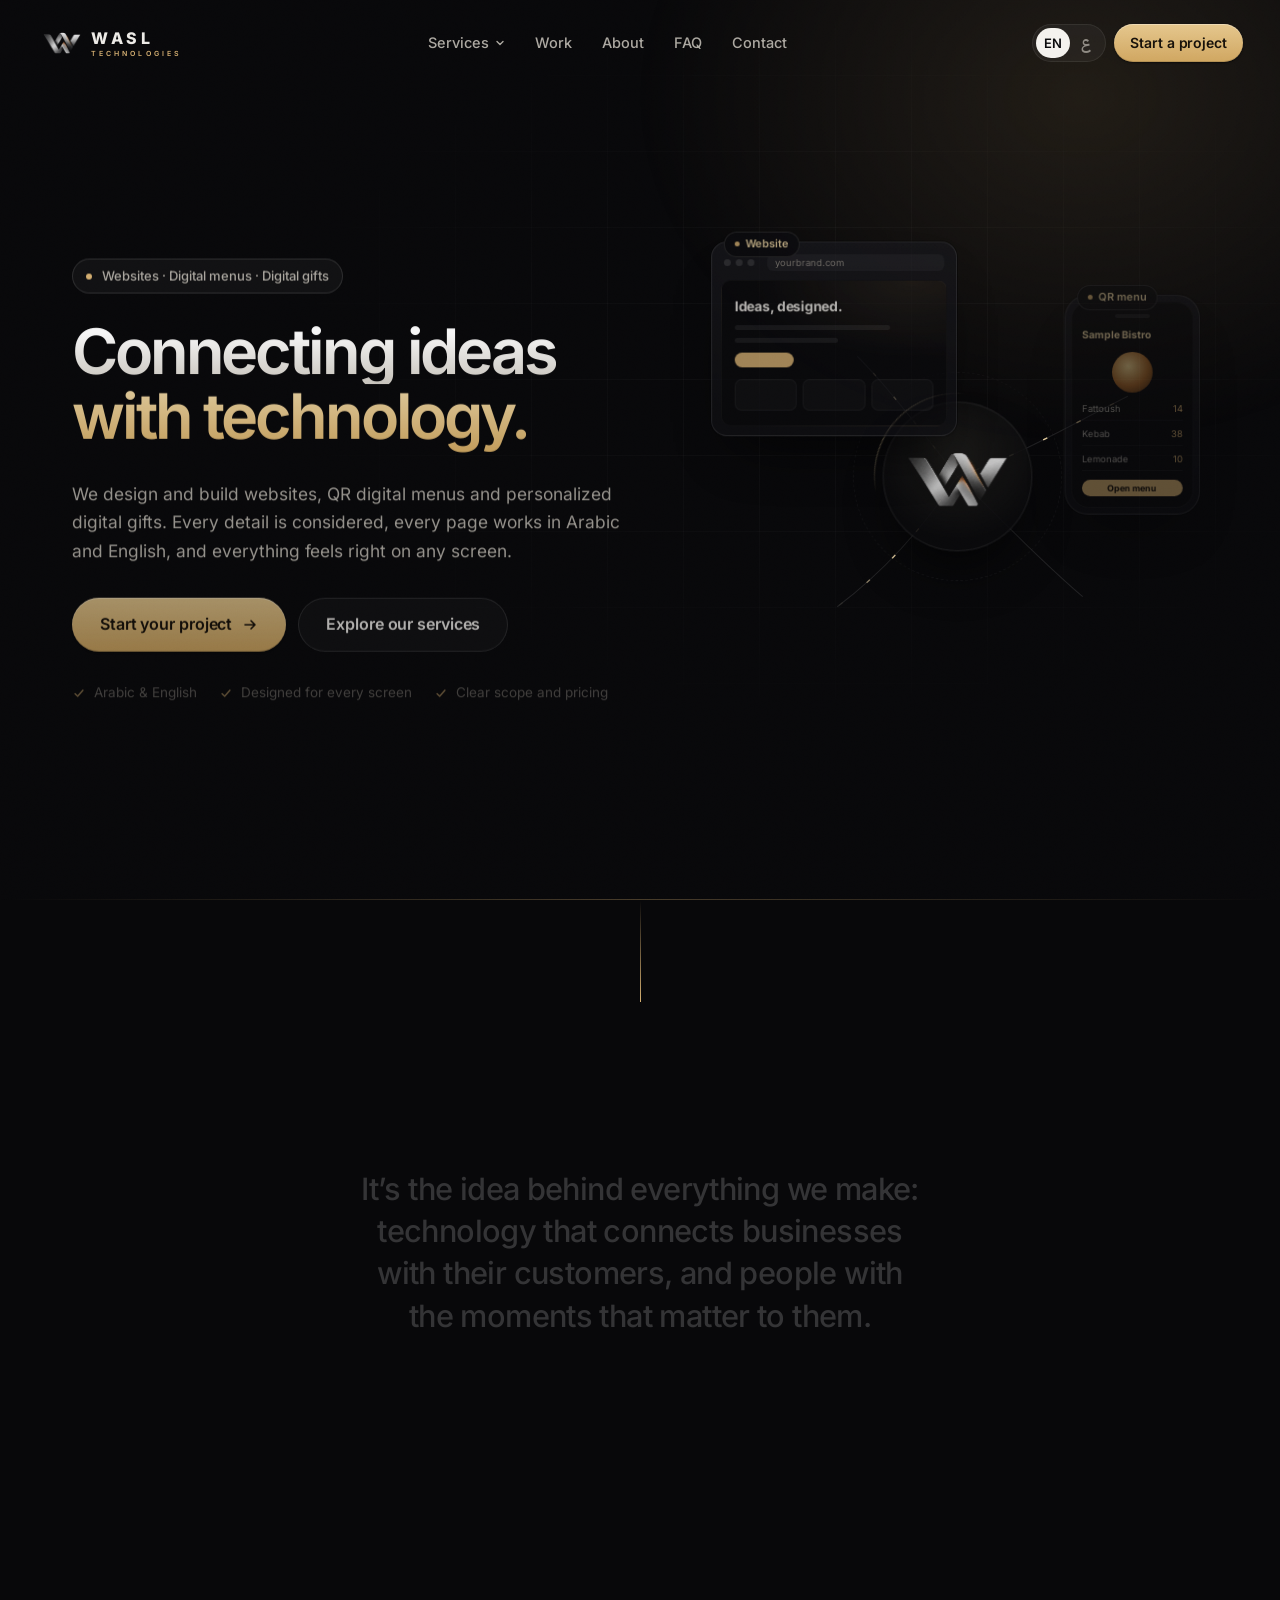
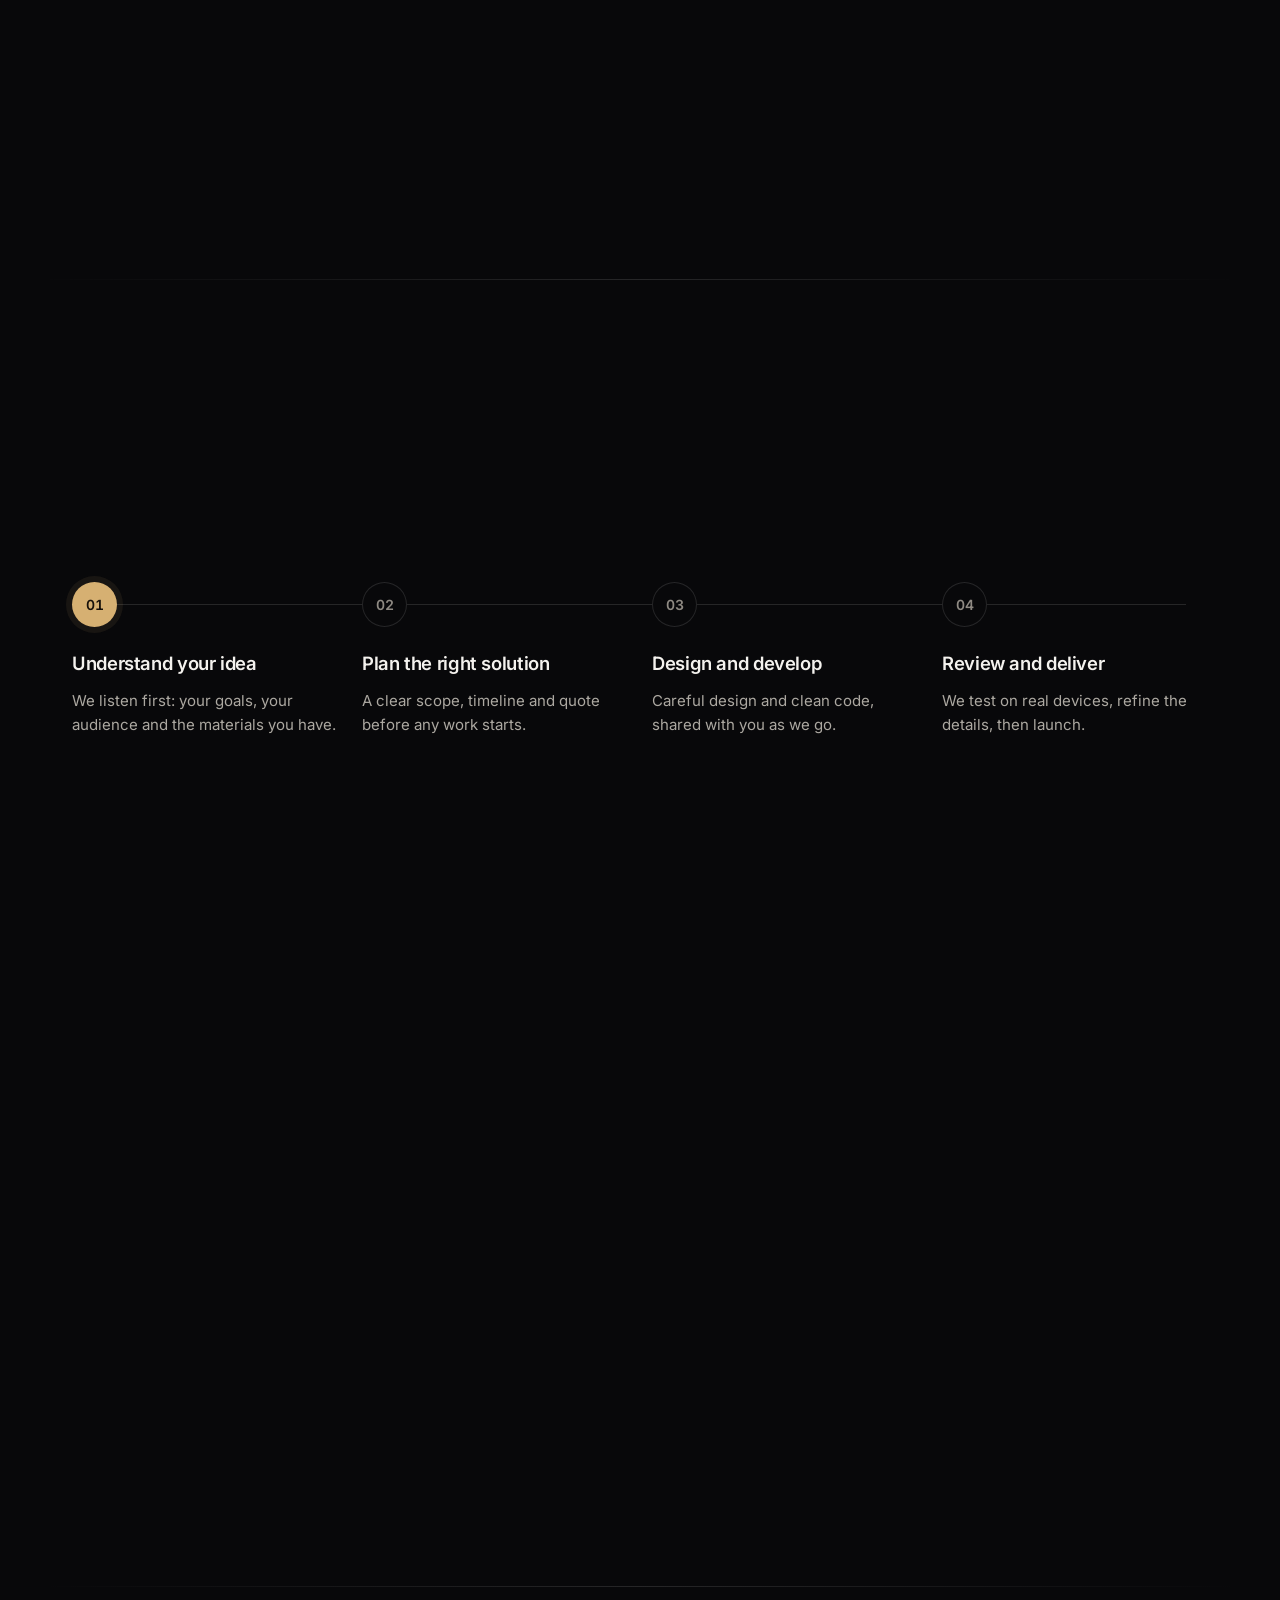
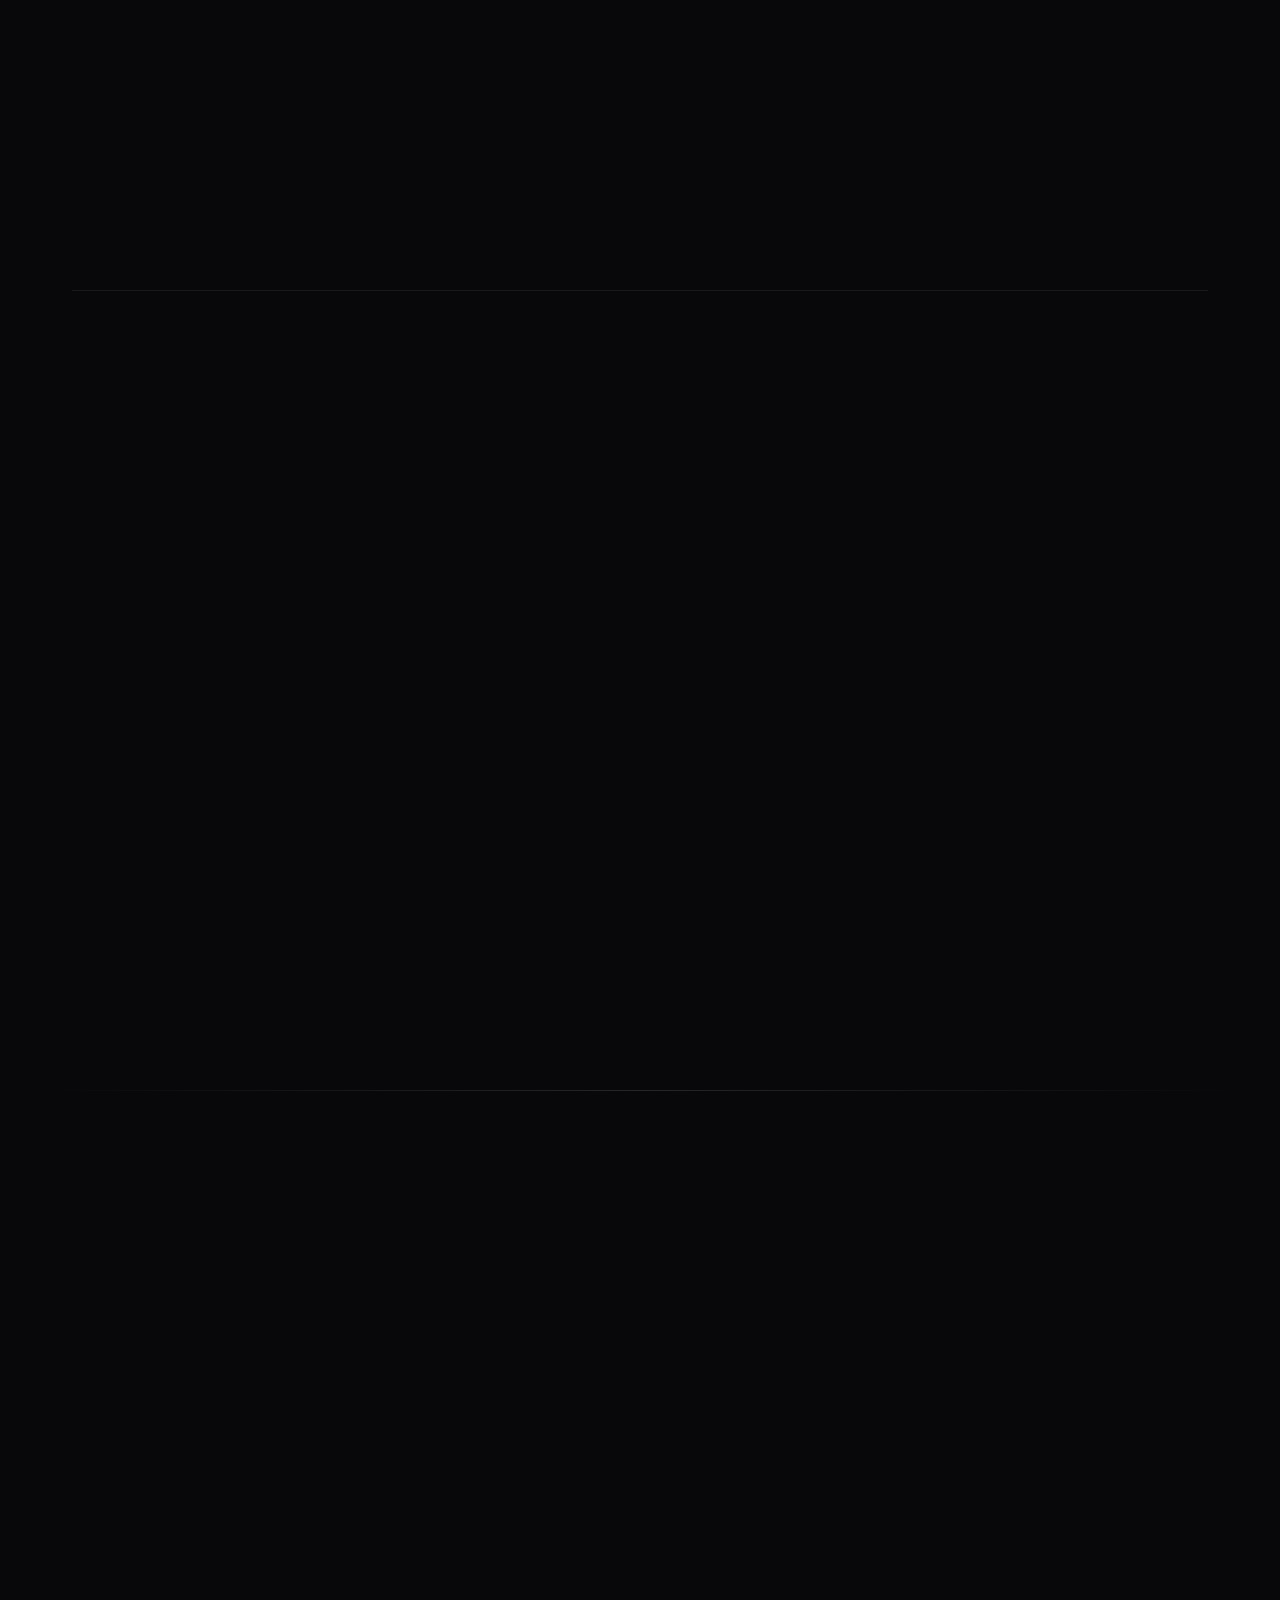
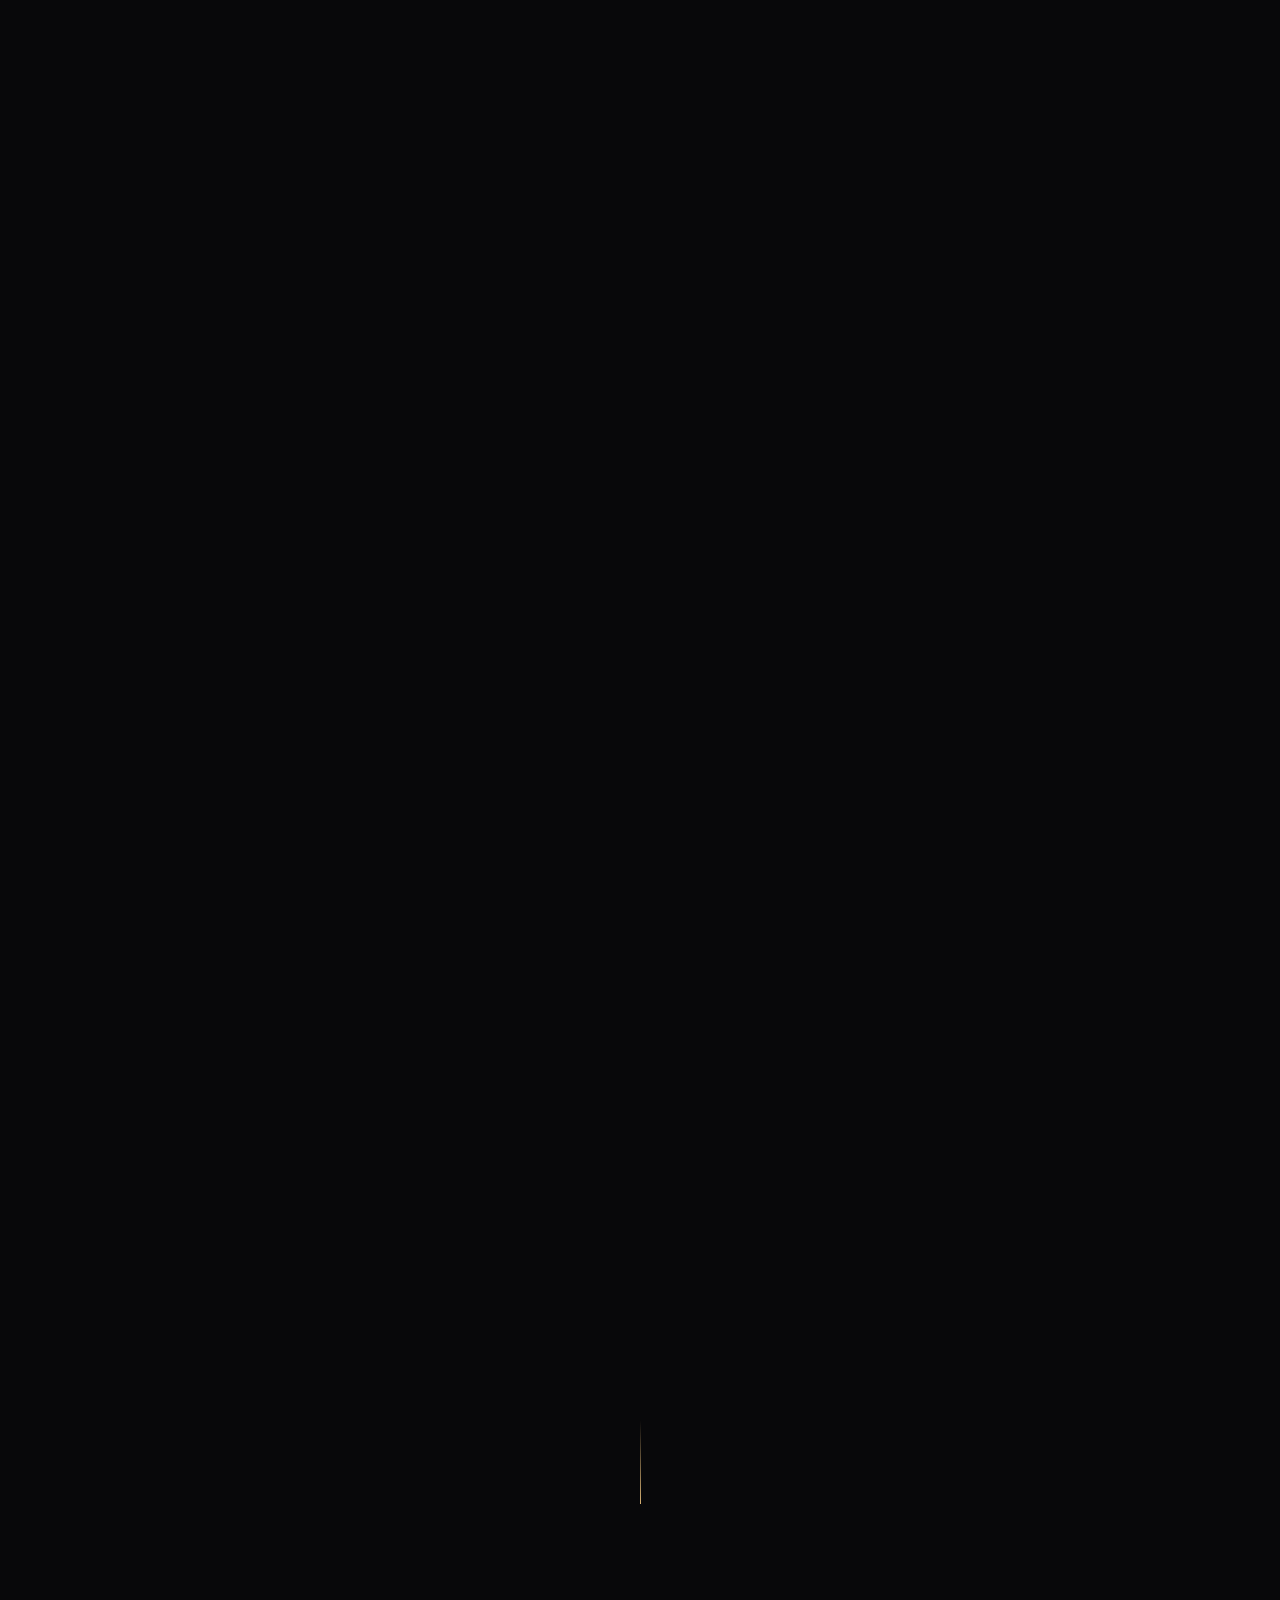
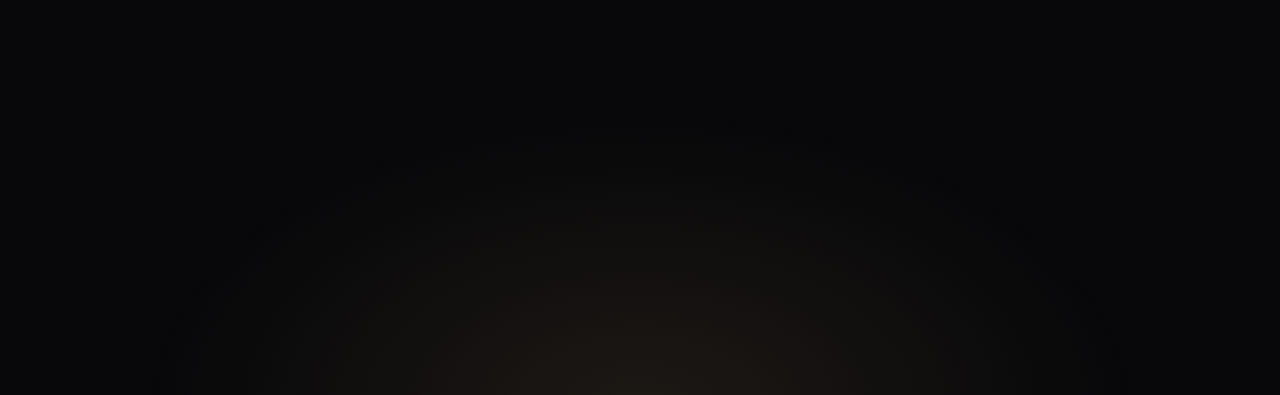
==== commit 5e6eeaa2: "Phase 3: complete premium redesign of the whole site Design - New restrained design system (wasl.css" ====
--- a/prototype.html
+++ b/prototype.html
@@ -1,420 +1,14 @@
 <!doctype html>
-<html lang="en" dir="ltr">
+<html lang="en">
 <head>
 <meta charset="utf-8">
-<meta name="viewport" content="width=device-width,initial-scale=1,viewport-fit=cover">
-<title>WASL Technologies — Digital Experiences That Connect</title>
-<meta name="description" content="WASL Technologies builds websites, digital restaurant menus with QR, and personalized digital gifts, in Arabic and English.">
-<meta name="robots" content="noindex, nofollow"><!-- design prototype: not for indexing -->
-<meta name="theme-color" content="#07070a">
-<link rel="icon" href="assets/favicon.png" type="image/png"><link rel="shortcut icon" href="favicon.ico"><link rel="apple-touch-icon" href="assets/apple-touch-icon.png">
-<link rel="preload" href="assets/fonts/inter-latin-var.woff2" as="font" type="font/woff2" crossorigin>
-<script src="config.js"></script>
-<script>
-// Choose the language before first paint: ?lang= → saved manual choice → browser languages → config fallback.
-(function () {
-  var d = document.documentElement, l = null;
-  try { var q = new URLSearchParams(location.search).get('lang'); if (q === 'ar' || q === 'en') l = q; } catch (e) {}
-  if (!l) { try { var s = localStorage.getItem('wasl.lang'); if (s === 'ar' || s === 'en') l = s; } catch (e) {} }
-  if (!l) {
-    var ls = navigator.languages && navigator.languages.length ? navigator.languages : [navigator.language || navigator.userLanguage || ''];
-    for (var i = 0; i < ls.length; i++) { var c = String(ls[i] || '').toLowerCase(); if (c.indexOf('ar') === 0) { l = 'ar'; break; } if (c.indexOf('en') === 0) { l = 'en'; break; } }
-  }
-  if (!l) l = (window.WASL && window.WASL.defaultLang === 'ar') ? 'ar' : 'en';
-  d.lang = l; d.dir = l === 'ar' ? 'rtl' : 'ltr'; d.className += ' js';
-})();
-</script>
-<link rel="stylesheet" href="assets/css/wasl.css">
+<meta name="viewport" content="width=device-width,initial-scale=1">
+<title>WASL Technologies</title>
+<meta name="robots" content="noindex">
+<link rel="canonical" href="https://waslltechnologies.vercel.app/">
+<meta http-equiv="refresh" content="0; url=./">
 </head>
-<body>
-<svg width="0" height="0" style="position:absolute" aria-hidden="true" focusable="false">
-  <symbol id="i-arrow" viewBox="0 0 16 16"><path d="M3 8h10M9 4l4 4-4 4" fill="none" stroke="currentColor" stroke-width="1.6" stroke-linecap="round" stroke-linejoin="round"/></symbol>
-  <symbol id="i-check" viewBox="0 0 16 16"><path d="M3.5 8.5l3 3 6-7" fill="none" stroke="currentColor" stroke-width="1.6" stroke-linecap="round" stroke-linejoin="round"/></symbol>
-  <symbol id="i-chev" viewBox="0 0 10 10"><path d="M2 3.5l3 3 3-3" fill="none" stroke="currentColor" stroke-width="1.4" stroke-linecap="round" stroke-linejoin="round"/></symbol>
-  <symbol id="i-web" viewBox="0 0 24 24"><g fill="none" stroke="currentColor" stroke-width="1.5" stroke-linecap="round"><rect x="3" y="4.5" width="18" height="15" rx="2.5"/><path d="M3 9h18M6.5 6.8h.01M9 6.8h.01"/></g></symbol>
-  <symbol id="i-qr" viewBox="0 0 24 24"><g fill="none" stroke="currentColor" stroke-width="1.5" stroke-linecap="round"><rect x="4" y="4" width="6" height="6" rx="1"/><rect x="14" y="4" width="6" height="6" rx="1"/><rect x="4" y="14" width="6" height="6" rx="1"/><path d="M14 14h2v2M20 14v6h-4M14 18v2"/></g></symbol>
-  <symbol id="i-gift" viewBox="0 0 24 24"><g fill="none" stroke="currentColor" stroke-width="1.5" stroke-linecap="round" stroke-linejoin="round"><rect x="3.5" y="8.5" width="17" height="4" rx="1"/><path d="M5 12.5v7.5h14v-7.5M12 8.5V20M12 8.5S10.5 4 8 4.5 7 8.5 12 8.5zm0 0s1.5-4.5 4-4 1 4-4 4z"/></g></symbol>
-  <symbol id="i-spark" viewBox="0 0 24 24"><g fill="none" stroke="currentColor" stroke-width="1.5" stroke-linecap="round" stroke-linejoin="round"><path d="M12 3l1.8 5.2L19 10l-5.2 1.8L12 17l-1.8-5.2L5 10l5.2-1.8z"/><path d="M19 16l.7 1.8 1.8.7-1.8.7L19 21l-.7-1.8-1.8-.7 1.8-.7z"/></g></symbol>
-  <symbol id="i-heart" viewBox="0 0 24 24"><path d="M12 20s-7-4.4-7-10a4 4 0 017-2.6A4 4 0 0119 10c0 5.6-7 10-7 10z" fill="currentColor"/></symbol>
-  <symbol id="i-wa" viewBox="0 0 32 32"><path fill="currentColor" d="M16 3C9 3 3.3 8.6 3.3 15.6c0 2.5.7 4.8 2 6.8L3.2 29l6.8-2.1c1.9 1 4 1.6 6.1 1.6 7 0 12.7-5.6 12.7-12.6S23 3 16 3zm0 23.1c-1.9 0-3.8-.5-5.4-1.5l-.4-.2-4 1.2 1.3-3.9-.3-.4a10.4 10.4 0 01-1.6-5.6C5.6 9.9 10.3 5.3 16 5.3s10.4 4.6 10.4 10.3S21.7 26.1 16 26.1zm5.7-7.7c-.3-.2-1.8-.9-2.1-1s-.5-.2-.7.2-.8 1-1 1.2-.4.2-.7 0a8.5 8.5 0 01-4.2-3.7c-.3-.5.3-.5.9-1.6.1-.2 0-.4 0-.5l-1-2.3c-.2-.6-.5-.5-.7-.5h-.6c-.2 0-.5.1-.8.4s-1 1-1 2.5 1.1 2.9 1.2 3.1 2.1 3.2 5.1 4.5c1.9.8 2.6.9 3.6.7.6-.1 1.8-.7 2-1.4s.3-1.3.2-1.4-.3-.2-.6-.3z"/></symbol>
-  <symbol id="i-mail" viewBox="0 0 24 24"><g fill="none" stroke="currentColor" stroke-width="1.5" stroke-linecap="round" stroke-linejoin="round"><rect x="3" y="5" width="18" height="14" rx="2.5"/><path d="M4 7l8 6 8-6"/></g></symbol>
-  <symbol id="i-layers" viewBox="0 0 24 24"><g fill="none" stroke="currentColor" stroke-width="1.5" stroke-linejoin="round"><path d="M12 3l9 5-9 5-9-5z"/><path d="M3 13l9 5 9-5"/></g></symbol>
-  <symbol id="i-device" viewBox="0 0 24 24"><g fill="none" stroke="currentColor" stroke-width="1.5" stroke-linecap="round"><rect x="2.5" y="5" width="13" height="10" rx="1.5"/><rect x="17" y="8" width="4.5" height="11" rx="1.2"/><path d="M6 19h6"/></g></symbol>
-  <symbol id="i-detail" viewBox="0 0 24 24"><g fill="none" stroke="currentColor" stroke-width="1.5" stroke-linecap="round"><circle cx="11" cy="11" r="6.5"/><path d="M16 16l4.5 4.5M8.5 11h5M11 8.5v5"/></g></symbol>
-  <symbol id="i-chat" viewBox="0 0 24 24"><g fill="none" stroke="currentColor" stroke-width="1.5" stroke-linejoin="round"><path d="M4 5.5h16v10H9l-5 4z"/><path d="M8 9.5h8M8 12h5" stroke-linecap="round"/></g></symbol>
-</svg>
-
-<a class="skip" href="#main" data-i18n="skip">Skip to content</a>
-
-<!-- Navigation -->
-<header class="nav" id="nav">
-  <div class="nav-in">
-    <a class="brand" href="#top" aria-label="WASL Technologies"><img src="assets/logo-mark.png" width="360" height="203" alt=""><span class="wm"><b>WASL</b><small>TECHNOLOGIES</small></span></a>
-    <nav class="nav-links" aria-label="Main">
-      <div class="nav-dd">
-        <button class="nav-l" id="svc-btn" aria-expanded="false" aria-controls="svc-panel"><span data-i18n="nav.services">Services</span><svg class="chev" aria-hidden="true"><use href="#i-chev"/></svg></button>
-        <div class="svc-panel" id="svc-panel">
-          <a class="svc-i" href="index.html#/web"><span class="ic"><svg aria-hidden="true"><use href="#i-web"/></svg></span><span><b data-i18n="svc.web">Website Development</b><span data-i18n="svc.web.d">Professional, responsive websites for companies, personal brands and projects.</span></span></a>
-          <a class="svc-i" href="index.html#/menus"><span class="ic"><svg aria-hidden="true"><use href="#i-qr"/></svg></span><span><b data-i18n="svc.menus">Digital Menus &amp; QR</b><span data-i18n="svc.menus.d">Modern restaurant menus linked straight to your customers through a QR code.</span></span></a>
-          <a class="svc-i" href="index.html#/gifts"><span class="ic"><svg aria-hidden="true"><use href="#i-gift"/></svg></span><span><b data-i18n="svc.gifts">Personalized Digital Gifts</b><span data-i18n="svc.gifts.d">Unique designs with photos, personal messages and custom songs.</span></span></a>
-          <a class="svc-i" href="#services"><span class="ic"><svg aria-hidden="true"><use href="#i-spark"/></svg></span><span><b data-i18n="svc.exp">Digital Experiences</b><span data-i18n="svc.exp.d">Custom solutions that fit your needs and turn your ideas into digital reality.</span></span></a>
-        </div>
-      </div>
-      <a class="nav-l" href="#work" data-i18n="nav.work">Work</a>
-      <a class="nav-l" href="#about" data-i18n="nav.about">About</a>
-      <a class="nav-l" href="#faq" data-i18n="nav.faq">FAQ</a>
-      <a class="nav-l" href="#contact" data-i18n="nav.contact">Contact</a>
-    </nav>
-    <div class="nav-act">
-      <button class="lang" type="button" data-lang-toggle data-i18n-attr="aria-label:nav.lang" aria-label="Switch language"><span data-l="en">EN</span><span data-l="ar">ع</span></button>
-      <a class="btn btn-gold btn-sm" href="#contact" data-i18n="nav.cta">Start a project</a>
-      <button class="burger" id="burger" type="button" aria-expanded="false" aria-controls="mnav" aria-label="Menu"><span></span><span></span></button>
-    </div>
-  </div>
-</header>
-
-<div class="mnav" id="mnav" aria-hidden="true">
-  <nav aria-label="Mobile">
-    <a class="m-l" href="#top" data-i18n="nav.home">Home</a>
-    <a class="m-l" href="#services" data-i18n="nav.services">Services</a>
-    <div class="m-svc">
-      <a href="index.html#/web" data-i18n="svc.web">Website Development</a>
-      <a href="index.html#/menus" data-i18n="svc.menus">Digital Menus &amp; QR</a>
-      <a href="index.html#/gifts" data-i18n="svc.gifts">Personalized Digital Gifts</a>
-      <a href="#services" data-i18n="svc.exp">Digital Experiences</a>
-    </div>
-    <a class="m-l" href="#work" data-i18n="nav.work">Work</a>
-    <a class="m-l" href="#about" data-i18n="nav.about">About</a>
-    <a class="m-l" href="#faq" data-i18n="nav.faq">FAQ</a>
-    <a class="m-l" href="#contact" data-i18n="nav.contact">Contact</a>
-  </nav>
-  <div class="m-foot">
-    <button class="lang" type="button" data-lang-toggle data-i18n-attr="aria-label:nav.lang" aria-label="Switch language"><span data-l="en">EN</span><span data-l="ar">ع</span></button>
-    <a class="btn btn-gold" href="#contact" data-i18n="nav.cta">Start a project</a>
-  </div>
-</div>
-
-<main id="main">
-
-<!-- Hero -->
-<section class="hero" id="top">
-  <div class="hero-bg" aria-hidden="true"><div class="gridl"></div><div class="glow g1"></div><div class="glow g2"></div><div class="horizon"></div></div>
-  <div class="wrap hero-in">
-    <div class="hero-copy">
-      <p class="pill-eb intro" style="--i:0"><span class="dot"></span><span data-i18n="hero.eyebrow">Websites · Digital menus · Digital gifts</span></p>
-      <h1 class="h-hero"><span class="ln intro" style="--i:1" data-i18n="hero.t1">We turn your ideas into</span><span class="ln gold intro" style="--i:2" data-i18n="hero.t2">exceptional digital experiences</span></h1>
-      <p class="lead intro" style="--i:3" data-i18n="hero.lead">At WASL Technologies we combine creativity and technology to build websites, digital solutions and custom experiences that carry your ideas to the world.</p>
-      <div class="cta-row intro" style="--i:4">
-        <a class="btn btn-gold btn-lg magnetic" href="#contact"><span data-i18n="hero.cta1">Start your project</span><svg class="arr" aria-hidden="true"><use href="#i-arrow"/></svg></a>
-        <a class="btn btn-ghost btn-lg" href="#services" data-i18n="hero.cta2">Explore our services</a>
-      </div>
-      <ul class="proof intro" style="--i:5">
-        <li><svg aria-hidden="true"><use href="#i-check"/></svg><span data-i18n="hero.p1">Bilingual, Arabic &amp; English</span></li>
-        <li><svg aria-hidden="true"><use href="#i-check"/></svg><span data-i18n="hero.p2">Built for every screen</span></li>
-        <li><svg aria-hidden="true"><use href="#i-check"/></svg><span data-i18n="hero.p3">Clear scope &amp; pricing</span></li>
-      </ul>
-    </div>
-
-    <div class="hero-art" aria-hidden="true">
-      <svg class="links layer" style="--d:4px" viewBox="0 0 100 100" preserveAspectRatio="none">
-        <defs><linearGradient id="lg" x1="0" x2="1"><stop offset="0" stop-color="#f6e2b0" stop-opacity="0"/><stop offset=".5" stop-color="#f6e2b0"/><stop offset="1" stop-color="#dcb46e" stop-opacity="0"/></linearGradient></defs>
-        <path class="base" d="M50 50 C 42 40, 36 32, 30 26"/><path class="flow" d="M50 50 C 42 40, 36 32, 30 26" pathLength="400"/>
-        <path class="base" d="M50 50 C 62 46, 72 40, 84 34"/><path class="flow b" d="M50 50 C 62 46, 72 40, 84 34" pathLength="400"/>
-        <path class="base" d="M50 50 C 42 62, 34 70, 26 76"/><path class="flow c" d="M50 50 C 42 62, 34 70, 26 76" pathLength="400"/>
-        <path class="base" d="M50 50 C 60 60, 68 68, 75 74"/><path class="flow" d="M50 50 C 60 60, 68 68, 75 74" pathLength="400"/>
-      </svg>
-      <div class="layer orb pop" style="--d:-8px;--i:0"><img src="assets/logo-mark.png" width="360" height="203" alt=""></div>
-
-      <div class="layer pop" style="--d:18px;--i:1;position:absolute;inset:0">
-        <div class="glass c-site float-a" style="position:absolute">
-          <span class="tagc"><i></i><span data-i18n="art.site">Website</span></span>
-          <div class="bar"><i></i><i></i><i></i><span class="url" data-i18n="art.brand">yourbrand.com</span></div>
-          <div class="scr"><span class="h" data-i18n="art.h">Ideas, designed.</span><i class="s"></i><i class="s b"></i><i class="cta"></i><div class="tiles"><i></i><i></i><i></i></div></div>
-        </div>
-      </div>
-
-      <div class="layer pop" style="--d:26px;--i:2;position:absolute;inset:0">
-        <div class="glass c-menu float-b" style="position:absolute">
-          <span class="tagc"><i></i><span data-i18n="art.menu">QR menu</span></span>
-          <div class="ph"><div class="notch"></div><span class="t" data-i18n="art.bistro">Sample Bistro</span><div class="dish"></div>
-            <div class="row"><span data-i18n="art.d1">Fattoush</span><em>14</em></div><div class="row"><span data-i18n="art.d2">Kebab</span><em>38</em></div><div class="row"><span data-i18n="art.d3">Lemonade</span><em>10</em></div>
-            <span class="open" data-i18n="art.open">Open menu</span></div>
-        </div>
-      </div>
-
-      <div class="layer pop" style="--d:34px;--i:3;position:absolute;inset:0">
-        <div class="qr float-c" style="position:absolute">
-          <svg viewBox="0 0 21 21" shape-rendering="crispEdges"><path fill="#18140c" d="M0 0h7v7H0zM1 1v5h5V1zM2 2h3v3H2zM14 0h7v7h-7zM15 1v5h5V1zM16 2h3v3h-3zM0 14h7v7H0zM1 15v5h5v-5zM2 16h3v3H2zM8 0h2v2H8zM11 1h2v3h-2zM8 3h2v2H8zM9 6h3v2H9zM8 9h2v3H8zM11 9h3v2h-3zM15 8h2v2h-2zM18 9h3v2h-3zM13 12h2v3h-2zM16 12h2v2h-2zM19 13h2v3h-2zM9 13h3v2H9zM8 16h2v3H8zM11 17h3v2h-3zM15 16h3v2h-3zM17 19h4v2h-4zM12 20h2v1h-2zM3 9h3v2H3zM0 11h2v2H0zM5 12h2v1H5z"/></svg>
-          <span data-i18n="art.scan">Scan me</span>
-        </div>
-      </div>
-
-      <div class="layer pop" style="--d:12px;--i:4;position:absolute;inset:0">
-        <div class="glass c-gift float-c" style="position:absolute">
-          <span class="tagc"><i></i><span data-i18n="art.gift">Digital gift</span></span>
-          <svg class="heart"><use href="#i-heart"/></svg>
-          <div class="f" data-i18n="art.for">For Layla</div><div class="m" data-i18n="art.msg">Every moment with you…</div>
-          <div class="track"><span class="play"></span><span class="prog"><i></i></span></div>
-        </div>
-      </div>
-      <span class="spark layer" style="--d:40px;left:30%;top:26%"></span><span class="spark layer" style="--d:40px;left:84%;top:34%"></span><span class="spark layer" style="--d:40px;left:26%;top:76%"></span>
-    </div>
-  </div>
-</section>
-
-<!-- Statement -->
-<section class="stmt" aria-labelledby="stmt-h">
-  <div class="wrap">
-    <h2 id="stmt-h" class="rv"><span class="a" data-i18n="stmt.a">WASL means</span> <span class="gold-text" data-i18n="stmt.b">connection.</span></h2>
-    <p id="stmt-p" data-i18n="stmt.c">We use technology and creativity to connect businesses with their customers, and people with their memories.</p>
-  </div>
-</section>
-
-<!-- Services -->
-<section class="sec" id="services" aria-labelledby="svc-h">
-  <div class="wrap">
-    <div class="sec-head">
-      <p class="eyebrow rv" data-i18n="svcs.eb">Services</p>
-      <h2 class="h-sec rv" style="--i:1" id="svc-h" data-i18n="svcs.h">Digital solutions, crafted with care.</h2>
-      <p class="lead rv" style="--i:2" data-i18n="svcs.lead">Innovative digital solutions that help you build a strong presence in the digital world.</p>
-    </div>
-    <div class="bento">
-      <article class="card svc span2 rv">
-        <div class="body">
-          <span class="num">01</span>
-          <h3 data-i18n="svc.web">Website Development</h3>
-          <p data-i18n="svc.web.d">Professional, responsive websites for companies, personal brands and projects.</p>
-          <ul><li data-i18n="svcs.web.b1">Business &amp; corporate sites</li><li data-i18n="svcs.web.b2">Portfolios &amp; landing pages</li><li data-i18n="svcs.web.b3">Redesigns &amp; maintenance</li></ul>
-          <div class="acts"><a class="link-arrow" href="index.html#/web"><span data-i18n="svcs.more">Service details</span><svg aria-hidden="true"><use href="#i-arrow"/></svg></a></div>
-        </div>
-        <div class="art"><img src="assets/images/service-web.svg" width="600" height="300" alt="" loading="lazy"></div>
-      </article>
-      <article class="card svc rv" style="--i:1">
-        <div class="body">
-          <span class="num">02</span>
-          <h3 data-i18n="svc.menus">Digital Menus &amp; QR</h3>
-          <p data-i18n="svc.menus.d">Modern restaurant menus linked straight to your customers through a QR code.</p>
-          <ul><li data-i18n="svcs.menus.b1">Categories, photos &amp; prices</li><li data-i18n="svcs.menus.b2">Print-ready QR designs</li></ul>
-          <div class="acts"><a class="link-arrow" href="index.html#/menus"><span data-i18n="svcs.demo">Try the live demo</span><svg aria-hidden="true"><use href="#i-arrow"/></svg></a></div>
-        </div>
-        <div class="art"><img src="assets/images/service-menu.svg" width="600" height="300" alt="" loading="lazy"></div>
-      </article>
-      <article class="card svc rv">
-        <div class="body">
-          <span class="num">03</span>
-          <h3 data-i18n="svc.gifts">Personalized Digital Gifts</h3>
-          <p data-i18n="svc.gifts.d">Unique designs with photos, personal messages and custom songs.</p>
-          <ul><li data-i18n="svcs.gifts.b1">Love pages &amp; animated letters</li><li data-i18n="svcs.gifts.b2">Custom song requests</li></ul>
-          <div class="acts"><a class="link-arrow" href="index.html#/gifts"><span data-i18n="svcs.demo">Try the live demo</span><svg aria-hidden="true"><use href="#i-arrow"/></svg></a></div>
-        </div>
-        <div class="art"><img src="assets/images/service-gift.svg" width="600" height="300" alt="" loading="lazy"></div>
-      </article>
-      <article class="card svc span2 rv" style="--i:1">
-        <div class="body">
-          <span class="num">04</span>
-          <h3 data-i18n="svc.exp">Digital Experiences</h3>
-          <p data-i18n="svc.exp.d">Custom solutions that fit your needs and turn your ideas into digital reality.</p>
-          <ul><li data-i18n="svcs.exp.b1">Tailored to your idea</li><li data-i18n="svcs.exp.b2">Interactive concepts</li></ul>
-          <div class="acts"><a class="link-arrow" href="#contact"><span data-i18n="svcs.more">Service details</span><svg aria-hidden="true"><use href="#i-arrow"/></svg></a></div>
-        </div>
-        <div class="art"><img src="assets/images/service-experience.svg" width="600" height="300" alt="" loading="lazy"></div>
-      </article>
-    </div>
-  </div>
-</section>
-
-<div class="divider"></div>
-
-<!-- Process -->
-<section class="sec" aria-labelledby="proc-h">
-  <div class="wrap">
-    <div class="sec-head">
-      <p class="eyebrow rv" data-i18n="proc.eb">How we work</p>
-      <h2 class="h-sec rv" style="--i:1" id="proc-h" data-i18n="proc.h">Four clear steps</h2>
-    </div>
-    <div class="proc">
-      <span class="rail" aria-hidden="true"><i></i></span>
-      <div class="step"><span class="n">01</span><h3 data-i18n="proc.1">Understand your idea</h3><p data-i18n="proc.1d">We listen first: your goals, your audience and the materials you have.</p></div>
-      <div class="step"><span class="n">02</span><h3 data-i18n="proc.2">Plan the right solution</h3><p data-i18n="proc.2d">A clear scope, timeline and quote before any work starts.</p></div>
-      <div class="step"><span class="n">03</span><h3 data-i18n="proc.3">Design and develop</h3><p data-i18n="proc.3d">Careful design and clean code, shared with you as we go.</p></div>
-      <div class="step"><span class="n">04</span><h3 data-i18n="proc.4">Review and deliver</h3><p data-i18n="proc.4d">We test on real devices, refine the details, then launch.</p></div>
-    </div>
-  </div>
-</section>
-
-<!-- Work -->
-<section class="sec" id="work" aria-labelledby="work-h" style="padding-top:0">
-  <div class="wrap">
-    <div class="sec-head">
-      <p class="eyebrow rv" data-i18n="work.eb">Portfolio</p>
-      <h2 class="h-sec rv" style="--i:1" id="work-h" data-i18n="work.h">Our work</h2>
-      <p class="lead rv" style="--i:2" data-i18n="work.lead">Demo and concept pieces that show our creativity and the way we build digital solutions. They are not paid client projects.</p>
-    </div>
-    <div class="work-grid">
-      <a class="card tile rv" href="index.html#/web"><div class="vis"><span class="tg" data-i18n="tag.concept">Concept</span><div class="v-web"><i></i><i></i><i></i><i></i></div></div><b data-i18n="work.1">Websites</b><small data-i18n="work.1d">Professional website design</small></a>
-      <a class="card tile rv" style="--i:1" href="index.html#/menus"><div class="vis"><span class="tg" data-i18n="tag.demo">Demo</span><div class="v-menu"><i></i><i></i><i></i><i></i></div></div><b data-i18n="work.2">Digital menus</b><small data-i18n="work.2d">Interactive menus with QR</small></a>
-      <a class="card tile rv" style="--i:2" href="index.html#/gifts"><div class="vis"><span class="tg" data-i18n="tag.demo">Demo</span><div class="v-gift"><svg><use href="#i-heart"/></svg></div></div><b data-i18n="work.3">Custom gifts</b><small data-i18n="work.3d">Unique, personal digital gifts</small></a>
-      <a class="card tile rv" style="--i:3" href="#contact"><div class="vis"><span class="tg" data-i18n="tag.concept">Concept</span><div class="v-exp"><span></span><span></span><span></span></div></div><b data-i18n="work.4">Creative solutions</b><small data-i18n="work.4d">Custom digital experience concepts</small></a>
-    </div>
-    <div class="work-cta rv"><a class="btn btn-ghost" href="index.html#/menus"><span data-i18n="work.cta">Try the live demos</span><svg class="arr" aria-hidden="true"><use href="#i-arrow"/></svg></a></div>
-  </div>
-</section>
-
-<div class="divider"></div>
-
-<!-- Why WASL -->
-<section class="sec" aria-labelledby="why-h">
-  <div class="wrap">
-    <div class="sec-head">
-      <p class="eyebrow rv" data-i18n="why.eb">Why WASL</p>
-      <h2 class="h-sec rv" style="--i:1" id="why-h" data-i18n="why.h">Practical, careful, clear.</h2>
-    </div>
-    <div class="why">
-      <div class="rv"><svg aria-hidden="true"><use href="#i-layers"/></svg><b data-i18n="why.1">Tailored solutions</b><p data-i18n="why.1d">Each project starts from your idea, not a fixed template.</p></div>
-      <div class="rv" style="--i:1"><svg aria-hidden="true"><use href="#i-device"/></svg><b data-i18n="why.2">Responsive design</b><p data-i18n="why.2d">Built to work well on phones, tablets and desktops.</p></div>
-      <div class="rv" style="--i:2"><svg aria-hidden="true"><use href="#i-detail"/></svg><b data-i18n="why.3">Attention to detail</b><p data-i18n="why.3d">Typography, spacing and small interactions get real care.</p></div>
-      <div class="rv" style="--i:3"><svg aria-hidden="true"><use href="#i-chat"/></svg><b data-i18n="why.4">Clear communication</b><p data-i18n="why.4d">You know what is included, what it costs and what happens next.</p></div>
-    </div>
-  </div>
-</section>
-
-<!-- About -->
-<section class="sec" id="about" aria-labelledby="about-h" style="padding-top:0">
-  <div class="wrap about">
-    <div class="txt">
-      <p class="eyebrow rv" data-i18n="about.eb">About us</p>
-      <h2 class="h-sec rv" style="--i:1" id="about-h" data-i18n="about.h">Two founders. One idea: connection.</h2>
-      <p class="lead rv" style="--i:2" data-i18n="about.p">WASL Technologies is a technology company founded by two partners, Ahmed and Bashar. The name echoes the Arabic word for “connection”: we use technology and creativity to connect businesses with their customers and people with their memories.</p>
-      <p class="slogan rv" style="--i:3"><span data-i18n="about.s1">Technology,</span><span data-i18n="about.s2">creativity,</span><span data-i18n="about.s3">people.</span></p>
-    </div>
-    <div class="card founders rv" style="--i:2">
-      <h3 data-i18n="about.f">The founders</h3>
-      <div class="fd"><span class="av" aria-hidden="true">A</span><div><b data-i18n="about.ahmed">Ahmed</b><small data-i18n="about.role">Co-founder</small></div><span class="link" aria-hidden="true"></span></div>
-      <div class="fd"><span class="av" aria-hidden="true">B</span><div><b data-i18n="about.bashar">Bashar</b><small data-i18n="about.role">Co-founder</small></div><span class="link" aria-hidden="true"></span></div>
-    </div>
-  </div>
-</section>
-
-<div class="divider"></div>
-
-<!-- FAQ -->
-<section class="sec" id="faq" aria-labelledby="faq-h">
-  <div class="wrap faq">
-    <div class="sec-head">
-      <p class="eyebrow rv" data-i18n="faq.eb">FAQ</p>
-      <h2 class="h-sec rv" style="--i:1" id="faq-h" data-i18n="faq.h">Frequently asked questions</h2>
-    </div>
-    <div id="faq-list" class="rv" style="--i:2"></div>
-  </div>
-</section>
-
-<!-- Contact -->
-<section class="sec" id="contact" aria-labelledby="ct-h" style="padding-top:0">
-  <div class="wrap">
-    <div class="contact rv">
-      <div class="info">
-        <p class="eyebrow" data-i18n="ct.eb">Contact</p>
-        <h2 class="h-sec" id="ct-h" data-i18n="ct.h">Let’s build something together.</h2>
-        <p class="muted" data-i18n="ct.lead">We’re here to help. Send your project details and we’ll get back to you.</p>
-        <div class="chan">
-          <div class="hd"><span class="ic wa"><svg aria-hidden="true"><use href="#i-wa"/></svg></span><div><b data-i18n="ct.wa">WhatsApp</b><small data-i18n="ct.wa.d">The fastest way to reach us.</small></div></div>
-          <div class="wa-list" data-wa-list></div>
-        </div>
-        <div class="chan">
-          <div class="hd"><span class="ic ml"><svg aria-hidden="true"><use href="#i-mail"/></svg></span><div><b data-i18n="ct.mail">Email</b><a class="mail" data-mail data-mail-text href="#">technologieswasl@gmail.com</a></div></div>
-        </div>
-        <p class="note" data-i18n="ct.note">We reply as soon as we can. Pricing and timelines depend on project scope.</p>
-      </div>
-      <form class="form" id="project-form" novalidate>
-        <div class="fld"><input id="f-name" name="name" autocomplete="name" required placeholder=" "><label for="f-name"><span data-i18n="f.name">Full name</span> *</label></div>
-        <div class="fld"><input id="f-email" name="email" type="email" autocomplete="email" required placeholder=" " dir="ltr"><label for="f-email"><span data-i18n="f.email">Email</span> *</label></div>
-        <div class="fld"><input id="f-phone" name="phone" type="tel" autocomplete="tel" placeholder=" " dir="ltr"><label for="f-phone" data-i18n="f.phone">WhatsApp or phone (optional)</label></div>
-        <div class="fld"><select id="f-service" name="service" required>
-          <option value="Website Development" data-i18n="f.o1">Website Development</option>
-          <option value="Digital Menu & QR" data-i18n="f.o2">Digital Menu &amp; QR</option>
-          <option value="Personalized Digital Gift" data-i18n="f.o3">Personalized Digital Gift</option>
-          <option value="Digital Experiences" data-i18n="f.o4">Digital Experiences</option>
-          <option value="Other" data-i18n="f.o5">Other</option>
-        </select><label for="f-service"><span data-i18n="f.service">Service of interest</span> *</label></div>
-        <div class="fld full"><textarea id="f-msg" name="message" required placeholder=" "></textarea><label for="f-msg"><span data-i18n="f.msg">Project details</span> *</label></div>
-        <input class="hp" name="_gotcha" tabindex="-1" autocomplete="off" aria-hidden="true">
-        <div class="send"><button class="btn btn-gold btn-lg" type="submit" data-i18n="f.send">Send request</button></div>
-        <div class="msg fld full" role="status" aria-live="polite"></div>
-      </form>
-    </div>
-  </div>
-</section>
-
-<!-- Closing -->
-<section class="closing" aria-labelledby="cta-h">
-  <div class="wrap">
-    <div class="line" aria-hidden="true"></div>
-    <h2 class="rv" id="cta-h" data-i18n="cta.h">Have an idea? Let’s connect it to the world.</h2>
-    <div class="rv" style="--i:1;display:flex;gap:12px;justify-content:center;flex-wrap:wrap">
-      <a class="btn btn-gold btn-lg magnetic" href="#contact"><span data-i18n="cta.b">Start your project</span><svg class="arr" aria-hidden="true"><use href="#i-arrow"/></svg></a>
-      <a class="btn btn-wa btn-lg" href="#whatsapp" data-wa><svg aria-hidden="true" style="width:20px;height:20px"><use href="#i-wa"/></svg><span data-i18n="ct.wa.btn">Message us</span></a>
-    </div>
-  </div>
-</section>
-</main>
-
-<!-- Footer -->
-<footer class="foot">
-  <div class="wrap">
-    <div class="foot-grid">
-      <div>
-        <img class="logo" src="assets/logo-full.png" width="720" height="626" alt="WASL Technologies" loading="lazy">
-        <p class="tag" data-i18n="ft.tag">Connecting People, Businesses and Ideas</p>
-      </div>
-      <div>
-        <h4 data-i18n="ft.services">Services</h4>
-        <ul>
-          <li><a href="index.html#/web" data-i18n="svc.web">Website Development</a></li>
-          <li><a href="index.html#/menus" data-i18n="svc.menus">Digital Menus &amp; QR</a></li>
-          <li><a href="index.html#/gifts" data-i18n="svc.gifts">Personalized Digital Gifts</a></li>
-          <li><a href="#services" data-i18n="svc.exp">Digital Experiences</a></li>
-        </ul>
-      </div>
-      <div>
-        <h4 data-i18n="ft.company">Company</h4>
-        <ul>
-          <li><a href="#about" data-i18n="nav.about">About</a></li>
-          <li><a href="#work" data-i18n="nav.work">Work</a></li>
-          <li><a href="#faq" data-i18n="nav.faq">FAQ</a></li>
-          <li><a href="index.html#/privacy" data-i18n="ft.privacy">Privacy Policy</a></li>
-          <li><a href="index.html#/terms" data-i18n="ft.terms">Terms</a></li>
-        </ul>
-      </div>
-      <div>
-        <h4 data-i18n="ft.contact">Contact</h4>
-        <ul id="soc"><li><a data-mail data-mail-text href="#" class="ltr">technologieswasl@gmail.com</a></li></ul>
-        <div class="wa-list" data-wa-list style="margin-top:8px"></div>
-      </div>
-    </div>
-    <div class="foot-bot">
-      <span class="ltr">© <span id="yr">2026</span> WASL Technologies. <span data-i18n="ft.rights">All rights reserved.</span></span>
-      <span class="motto" data-i18n="ft.motto">Building Digital Tomorrow</span>
-      <button class="lang" type="button" data-lang-toggle data-i18n-attr="aria-label:nav.lang" aria-label="Switch language"><span data-l="en">EN</span><span data-l="ar">ع</span></button>
-    </div>
-  </div>
-</footer>
-
-<button class="to-top" type="button" data-i18n-attr="aria-label:top" aria-label="Back to top"><svg aria-hidden="true" style="transform:rotate(-90deg)"><use href="#i-arrow"/></svg></button>
-<a class="wa-fab" href="#whatsapp" data-wa data-i18n-attr="aria-label:wa.fab" aria-label="Contact us on WhatsApp"><svg aria-hidden="true"><use href="#i-wa"/></svg></a>
-
-<div class="sheet" id="wa-sheet" role="dialog" aria-modal="true" aria-labelledby="wa-title" hidden>
-  <div class="sheet-card">
-    <button class="sheet-x" type="button" data-i18n-attr="aria-label:wa.close" aria-label="Close">×</button>
-    <div class="sheet-ic" aria-hidden="true"><svg><use href="#i-wa"/></svg></div>
-    <h2 id="wa-title" data-i18n="wa.title">Chat with us on WhatsApp</h2>
-    <p data-i18n="wa.sub">Choose the line that suits you.</p>
-    <p class="sheet-loading" data-i18n="wa.loading">Finding the right line for you…</p>
-    <div class="wa-list" data-wa-list></div>
-  </div>
-</div>
-
-<script src="assets/js/i18n.js"></script>
-<script src="assets/js/contact.js"></script>
-<script src="assets/js/site.js"></script>
+<body style="background:#08080a;color:#f4f2ee;font-family:system-ui,sans-serif">
+<p>The design prototype is now the main site. <a href="./" style="color:#d6b072">Continue to WASL Technologies</a>.</p>
 </body>
 </html>
